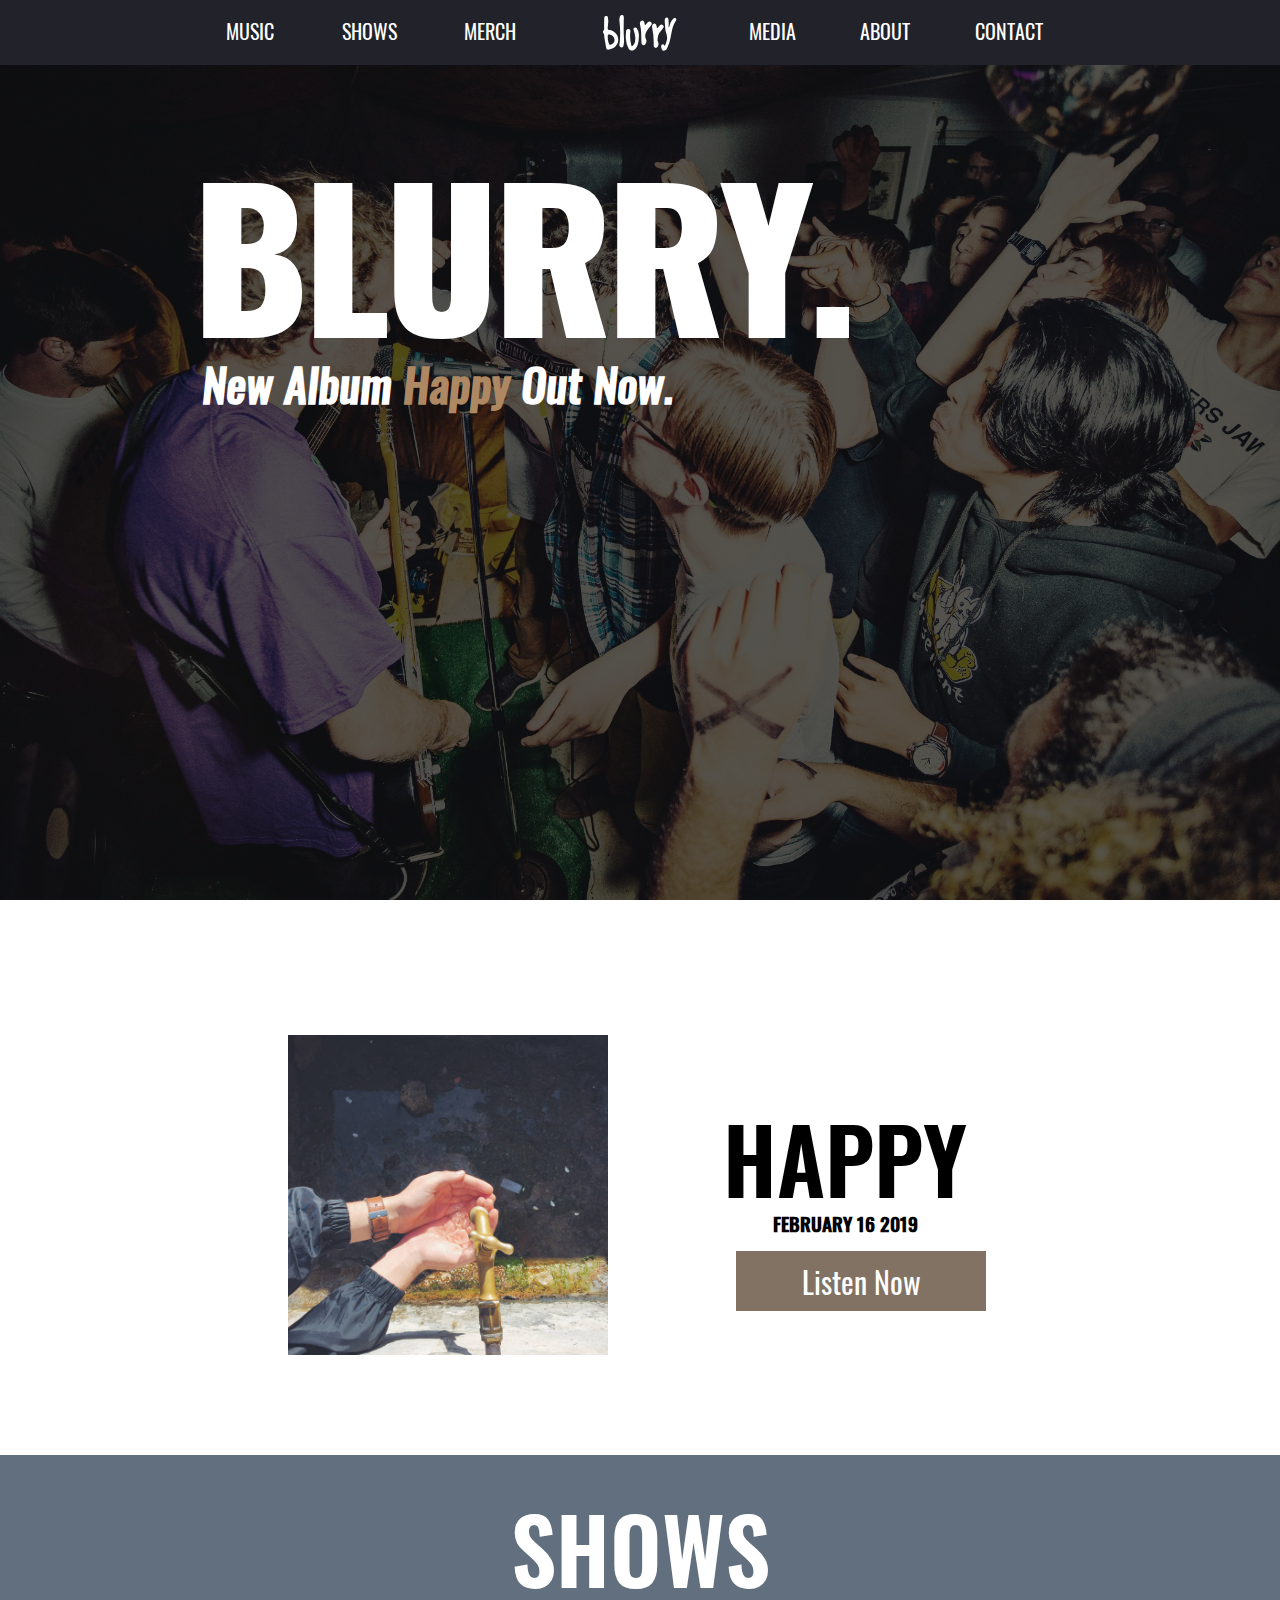
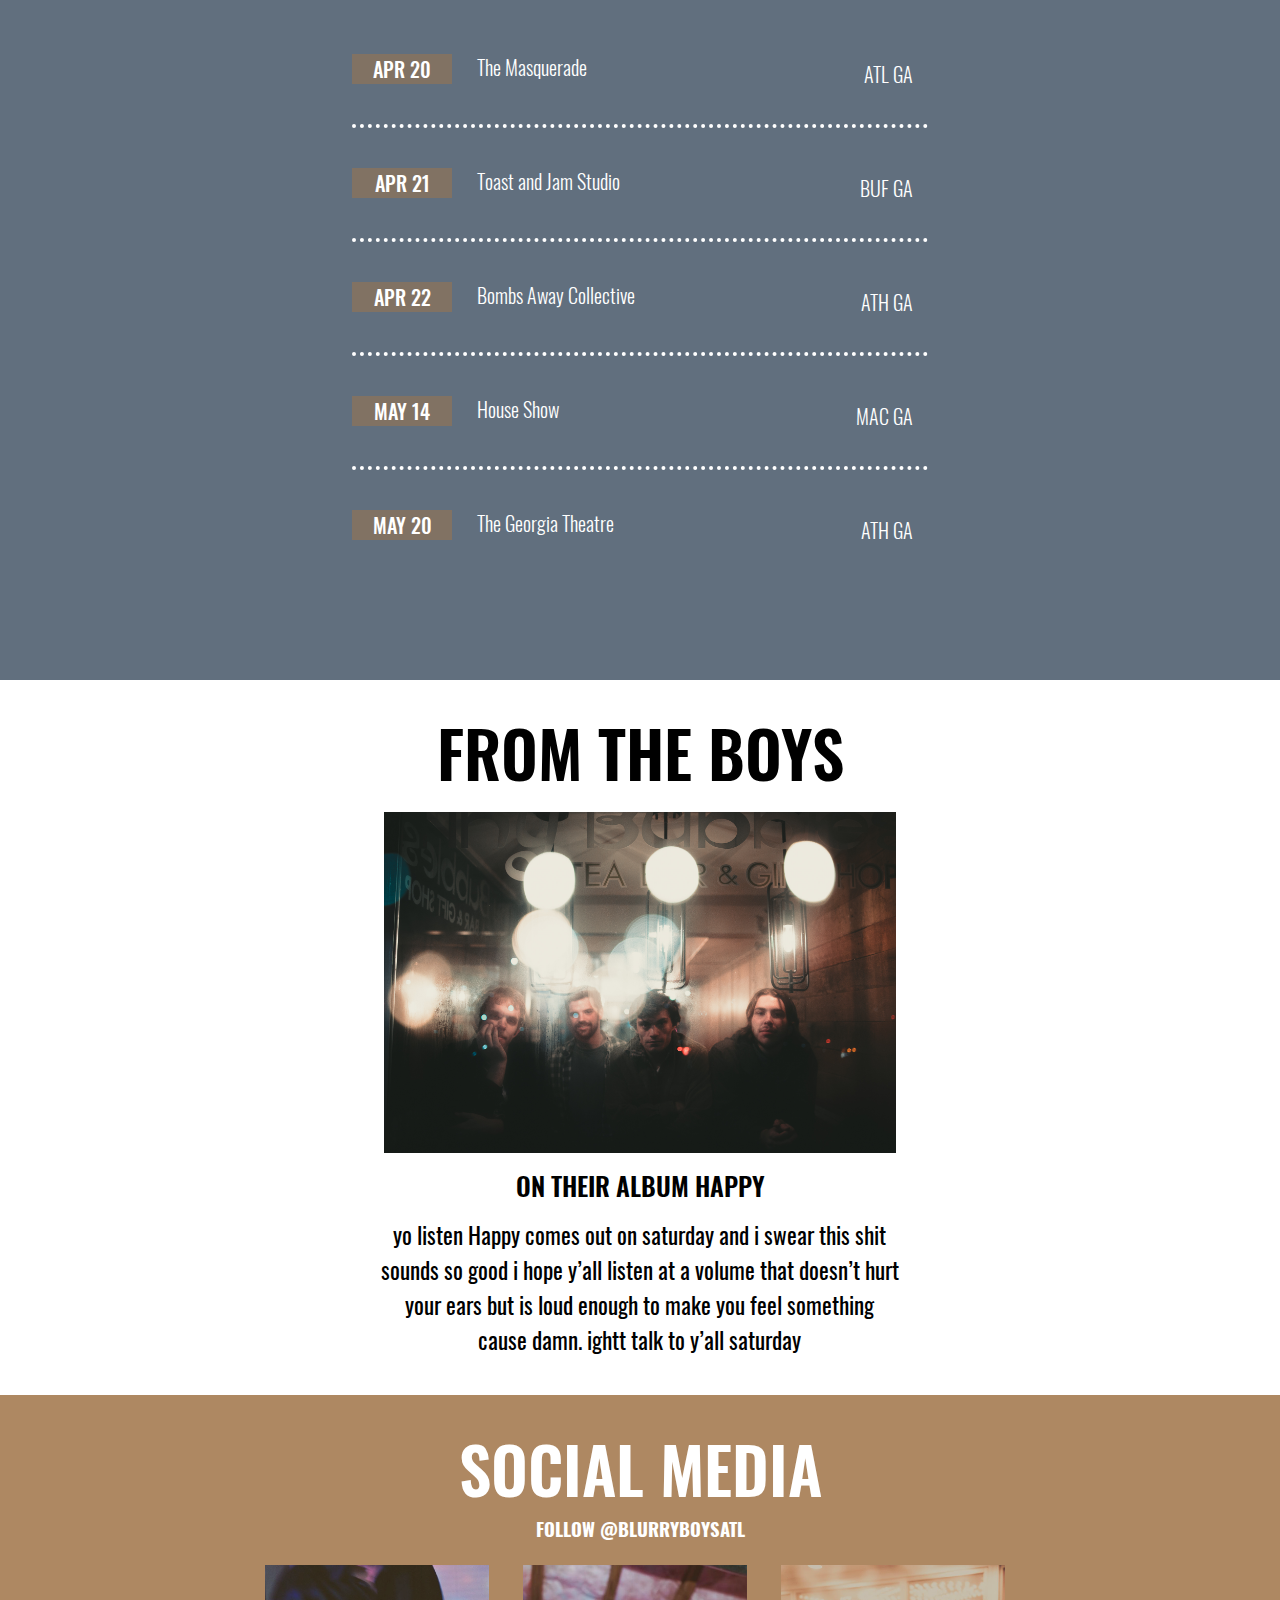
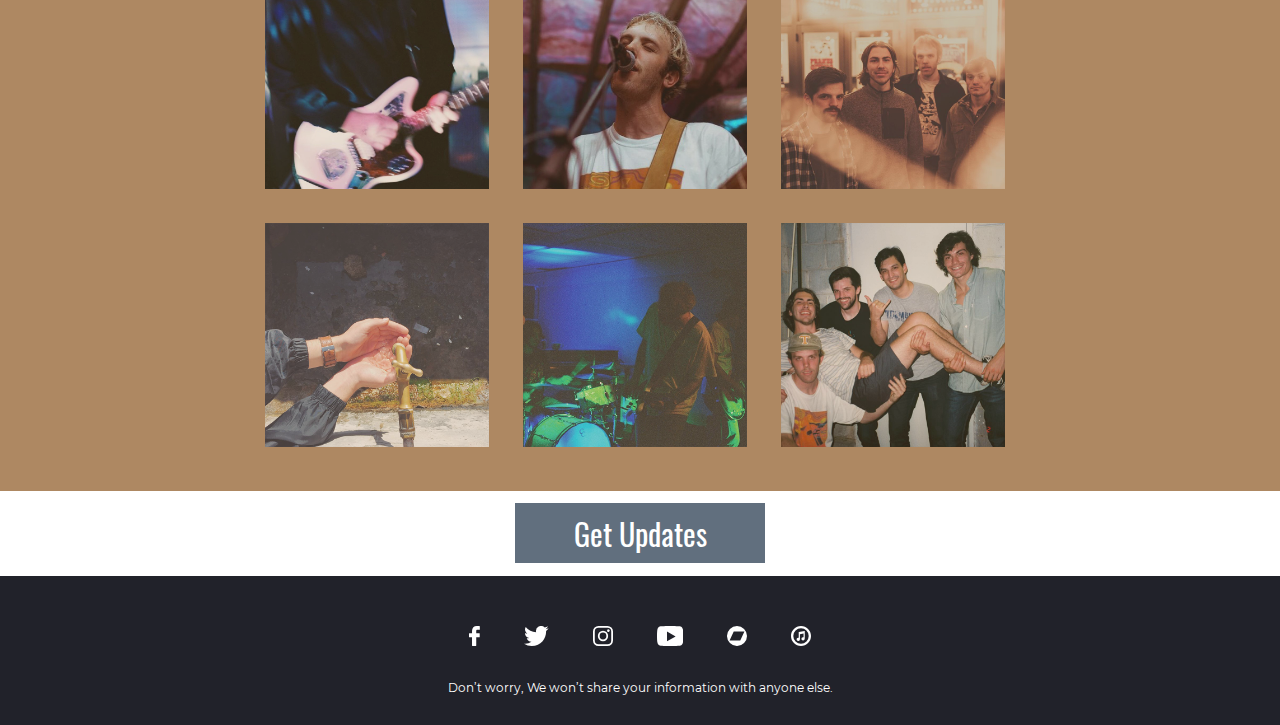
==== index.html @ fa69bf78 "menu" ====
<head>
        <meta charset="utf-8">
        <meta http-equiv="X-UA-Compatible" content="IE=edge">
        <title>BLURRY</title>
        <meta name="description" content="">
        <meta name="viewport" content="width=device-width, initial-scale=1">
        <link rel="stylesheet" href="main.css">
        <link rel="apple-touch-icon" sizes="180x180" href="/apple-touch-icon.png">
        <link rel="icon" type="image/png" sizes="32x32" href="/favicon-32x32.png">
        <link rel="icon" type="image/png" sizes="16x16" href="/favicon-16x16.png">
        <link rel="manifest" href="/site.webmanifest">
        <link rel="mask-icon" href="/safari-pinned-tab.svg" color="#5bbad5">
        <meta name="msapplication-TileColor" content="#da532c">
        <meta name="theme-color" content="#ffffff">
        <meta name="viewport" content="height=device-height, 
                      width=device-width, initial-scale=1.0, 
                      minimum-scale=1.0, maximum-scale=1.0, 
                      user-scalable=no, target-densitydpi=device-dpi">
    </head>
    <body>
        <div id="shell">
            <div id="navBar">
                <div id="navBarShell">
                <a href="https://blurry.jordancostley.info/">
                   <svg xmlns="http://www.w3.org/2000/svg" id="blurryLogo" viewBox="0 0 52.42 25.563">
                    <path d="M573.726,54.28c-1.177-.135-1.419-.662-1.35-1.593.116-1.578.287-3.151.451-4.883-.107-.788-.234-1.724-.361-2.661s-.824-.934-1.5-.891a1.094,1.094,0,0,0-1.047,1.124c-.173,2.873-.088,5.753-.123,8.632a1.905,1.905,0,0,0-.033,3.07c.117,3.184.945,6.394,1.423,9.586a1.721,1.721,0,0,0,2.125,1.522,7.633,7.633,0,0,0,5.953-4.06A6.906,6.906,0,0,0,573.726,54.28Zm.588,10.392c-.6.159-.9.009-1.057-.586a19.676,19.676,0,0,1-.689-2.557,16.763,16.763,0,0,1-.175-2.409c-.017-1.91.163-2.039,1.886-1.484a4.144,4.144,0,0,1,2.987,3.749C577.208,63.157,576.293,64.148,574.314,64.672Zm46.712-16.944c-2.532,3.663-2.789,8-3.743,12.155a30,30,0,0,1-2.484,7.59c-.7,1.308-2.115,1.923-3.094,1.375-.928-.52-1.455-2.963-.851-3.925a1.024,1.024,0,0,1,1.891.2c.129.56.357.509.639.079a10.072,10.072,0,0,0,.961-2.5c.185-.656.154-.461.461-1.844a8.946,8.946,0,0,0-.635-4.463c-.7-2.08-.636-4.206-.868-6.314a17.9,17.9,0,0,1-.141-3.129c.057-.849.486-1.619,1.51-1.619.977,0,1.072.838,1.172,1.529.113.781.076,1.582.137,2.372a21.693,21.693,0,0,1-.1,2.4c.011.162-.017.5.286.495.1,0,.221-.3.269-.48.527-1.954,1.053-3.9,2.569-5.387.585-.573,1.279-.927,1.982-.4C621.662,46.375,621.446,47.12,621.026,47.728Zm-26.359,9.967A22.771,22.771,0,0,1,593.8,65a6.867,6.867,0,0,1-1.726,2.881c-1.723,1.691-3.859,1.372-4.963-.841a15.465,15.465,0,0,1-1.725-6.329c-.319-1.431.031-3.393.1-5.352.039-1.2.622-1.976,1.93-1.806,1.389.181,1.147,1.3,1.1,2.215a26.076,26.076,0,0,0,.73,9.341c.09.287.214.712.527.669a1.553,1.553,0,0,0,.835-.585c1.416-1.72,1.52-3.771,1.485-5.875a21.841,21.841,0,0,0-1.183-5.053c-.159-.621-.239-1.322.5-1.678a1.452,1.452,0,0,1,1.868.6A7.074,7.074,0,0,1,594.667,57.695Zm8.756-8.95c.725.665.483,1.366.024,1.984a34.566,34.566,0,0,0-3.185,4.191c-.908,1.735-1.557,3.655-.59,5.717a3.547,3.547,0,0,1-.524,3.887,1.331,1.331,0,0,1-1.518.465,1.5,1.5,0,0,1-1.05-1.2,15.478,15.478,0,0,1-.137-1.75c-.128-3.847.133-7.729-.946-11.5a3.4,3.4,0,0,1-.063-1.285,1.779,1.779,0,0,1,1.6-1.782c.969-.1,1.257.705,1.531,1.437a3.162,3.162,0,0,1,.134.518c.086.46.163.922.244,1.384a3.733,3.733,0,0,0,1.332-1.194,6.843,6.843,0,0,1,.944-1.177A1.606,1.606,0,0,1,603.423,48.745Zm4.56,12.365c-.167,1.073.974,2.081.691,3.317-.143.625-.089,1.267-.612,1.813-.492.513-.947,1.036-1.679.751a1.763,1.763,0,0,1-1.116-1.832c.016-.664,0-1.329,0-1.993a50.386,50.386,0,0,0-1.129-10.724,3.146,3.146,0,0,1,.036-1.357,1.726,1.726,0,0,1,1.394-1.538c.838-.129,1.236.512,1.516,1.159a9.106,9.106,0,0,1,.415,1.47c.062.255.079.522.116.784a6.828,6.828,0,0,0,.753-.616c.417-.448.775-.952,1.2-1.393a1.667,1.667,0,0,1,2.5-.017c.723.587.369,1.237-.052,1.824A18.371,18.371,0,0,1,610.1,55.3C608.446,56.915,608.3,59.07,607.983,61.109ZM584,60.29a13.639,13.639,0,0,1-.344,4.917c-.222.741-.421,1.653-1.531,1.441a1.651,1.651,0,0,1-1.383-2.166,31.027,31.027,0,0,0,.426-4.034,74.161,74.161,0,0,0-.436-13,6.879,6.879,0,0,1,.17-2.2c.19-.994.677-1.881,1.849-1.747,1.142.13,1.112,1.154,1.145,2.02C583.808,50.445,583.645,55.365,584,60.29Z" transform="translate(-569 -43.485)"/>
                    </svg>
                </a>
                <div id="desktopMenu">
                    <div id="menuLeft">
                        <div id="leftMenuItems">
                            <ul class="menuList">
                                <a href="music.html"><li>Music</li></a>
                                <a href="shows.html"><li>Shows</li></a>
                                <a href="merch.html"><li>Merch</li></a>
                            </ul>
                        </div>
                    </div>
                    <div id="logoSpace">.</div>
                    <div id="menuRight">
                        <ul class="menuList">
                        <a href="media.html"><li>Media</li></a>
                        <a href="about.html"><li>About</li></a>
                        <a href="contact.html"><li>Contact</li></a>
                        </ul>
                    </div>
                    <div id="mobileMenu">
                        <div id="line1"></div>
                        <div id="line2"></div>
                        <div id="line3"></div>
                    </div>
                    <div id="mobileMenuLinks">
                        <ul class="menuListM" id="menuListMobile">
                            <a href="music.html"><li>Music</li></a>
                            <a href="shows.html"><li>Shows</li></a>
                            <a href="merch.html"><li>Merch</li></a>
                            <a href="media.html"><li>Media</li></a>
                            <a href="about.html"><li>About</li></a>
                            <a href="contact.html"><li>Contact</li></a>
                        </ul>
                    </div>
                    </div>
                </div>
            </div>
            <div id="masthead">
                <img src="images/masthead.JPG" alt="band playing music" id="mastheadImage" onContextMenu="return false;">
                <div id="mastheadTextShell">
                <div id="mastheadText">
                    <h1>BLURRY.</h1>
                    <h4>New Album <a href="https://blurrry.bandcamp.com/album/happy-3" target="_blank" a id="colorText">Happy</a> Out Now.</h4>
                </div>
                </div>
            </div>
            <div id="albumSection">
                <div id="albumHeader">
                    <h2>HAPPY</h2>
                    <h5>FEBRUARY 16 2019</h6>
                        <div id="albumButtonShell">
                            <div id="albumButton">
                                 <a href="https://blurrry.bandcamp.com/album/happy-3" target="_blank"><button id="listenNow">Listen Now</button></a>
                            </div>
                        </div>
                </div>
                <div id="albumImage">
                    <a href="https://blurrry.bandcamp.com/album/happy-3" target="_blank"><img src="images/happyAlbum.jpg" alt="cover of new album"></a>
                </div>
                <div id="albumButtonShellM">
                    <div id="albumButton">
                         <a href="https://blurrry.bandcamp.com/album/happy-3" target="_blank"><button id="listenNow">Listen Now</button></a>
                    </div>
                </div>
            </div>
            <div id="showsSection">
                <h2>SHOWS</h2>
                <div id="showsContainer">
                    <a href="#showsSection"><div class="showItemContainer">
                        <div class="showDate">
                            <p class="showDateTitle">APR 20</p>
                        </div>
                        <div class="showVenue">
                            <p class="showVenueTitle">The Masquerade</p>
                        </div>
                        <div class="showCity">
                            <p class="showCityTitle">ATL GA</p>
                        </div>
                    </div></a>
                    <a href="#showsSection"><div class="showItemContainer">
                            <div class="showDate">
                                <p class="showDateTitle">APR 21</p>
                            </div>
                            <div class="showVenue">
                                <p class="showVenueTitle">Toast and Jam Studio</p>
                            </div>
                            <div class="showCity">
                                <p class="showCityTitle">BUF GA</p>
                            </div>
                        </div></a>
                        <a href="#showsSection"><div class="showItemContainer">
                            <div class="showDate">
                                <p class="showDateTitle">APR 22</p>
                            </div>
                            <div class="showVenue">
                                <p class="showVenueTitle">Bombs Away Collective</p>
                            </div>
                            <div class="showCity">
                                <p class="showCityTitle">ATH GA</p>
                            </div>
                    </div></a>
                    <a href="#showsSection"><div class="showItemContainer">
                            <div class="showDate">
                                <p class="showDateTitle">MAY 14<p>
                            </div>
                            <div class="showVenue">
                                <p class="showVenueTitle">House Show</p>
                            </div>
                            <div class="showCity">
                                <p class="showCityTitle">MAC GA</p>
                            </div>
                        </div></a>
                     <a href="#showsSection"><div class="showItemContainer" id="showItemContainerNB">
                            <div class="showDate">
                                <p class="showDateTitle">MAY 20</p>
                            </div>
                            <div class="showVenue">
                                <p class="showVenueTitle">The Georgia Theatre</p>
                            </div>
                            <div class="showCity">
                                <p class="showCityTitle">ATH GA</p>
                            </div>
                    </div></a>
                </div>
            </div>
            <div id="blogSection">
                <h2>FROM THE BOYS</h2>
                <img src="images/blog.JPG" alt="" id="blogPhoto">
                <div id="blogText">
                    <h4>On Their Album Happy</h4>
                    <div id="blogTextP">
                    <p>yo listen Happy comes out on saturday and i swear this shit sounds so good i hope y’all listen at a volume that doesn’t hurt your ears but is loud enough to make you feel something cause damn. ightt talk to y’all saturday
                    </p>
                    </div>
                </div>
            </div>
            <div id="socialSection">
                <h2>SOCIAL MEDIA</h2>
                <a href="https://www.instagram.com/blurryboysatl/" target="_blank">FOLLOW @blurryboysatl</a>
                <div id="socialContentContainer">
                    <div class="socialGrid">
                        <div class="socialCell">
                            <a href="https://www.instagram.com/p/BvnD_KShaOw/" class="socialImageLink" target="_blank"><img src="images/social_1.jpg" alt="" class="socialImage"></a>
                            <a href="https://www.instagram.com/p/BuexlAaB1Rv/" class="socialImageLink" target="_blank"><img src="images/social_2.jpg" alt="" class="socialImage"></a>
                            <a href="https://www.instagram.com/p/BuPI8NehSjH/" class="socialImageLink" target="_blank"><img src="images/social_3.jpg" alt="" class="socialImage"></a>
                            <a href="https://www.instagram.com/p/Bt8tQzbBTeD/" class="socialImageLink" target="_blank"><img src="images/social_4.jpg" alt="" class="socialImage"></a>
                            <a href="https://www.instagram.com/p/Bs9rT6yAzGD/" class="socialImageLink" target="_blank"><img src="images/social_5.jpg" alt="" class="socialImage"></a>
                            <a href="https://www.instagram.com/p/BrvsszjAUmN/" class="socialImageLink" target="_blank"><img src="images/social_6.jpg" alt="" class="socialImage"></a>
                        </div>
                    </div>
                </div>
                <div id="space"></div>
            </div>
            <div id="updatesSections">
                <div id="updatesButton">
                    <button id="getUpdatesButton">Get Updates</button>
                </div>
            </div>
            <div id="footerSection">
                <div id="footerSocials">
                    <a href="https://www.facebook.com/blurryboysatl/" target="_blank"><svg id="afa76f82-62f0-4f46-834d-415ce65c0c6b" data-name="Capa 1" xmlns="http://www.w3.org/2000/svg" viewBox="0 0 51.97 96.12"><title>facebook-logo</title><path d="M72.09,0,59.62,0c-14,0-23,9.28-23,23.66v10.9H24a2,2,0,0,0-2,2V52.33a2,2,0,0,0,2,2H36.57V94.16a2,2,0,0,0,2,2H54.88a2,2,0,0,0,2-2V54.29H71.5a2,2,0,0,0,2-2V36.52a2,2,0,0,0-2-2H56.84V25.32c0-4.45,1.06-6.7,6.85-6.7h8.4a2,2,0,0,0,2-2V2A2,2,0,0,0,72.09,0Z" transform="translate(-22.08)" fill="#fff"/></svg></a>
                    <a href="https://twitter.com/blurryboysatl" target="_blank"><svg id="e661186b-d36e-4428-8019-eec3c278ddd9" data-name="Capa 1" xmlns="http://www.w3.org/2000/svg" viewBox="0 0 612 497.12"><title>twitter-logo</title><path d="M612,116.26A250.68,250.68,0,0,1,539.91,136,126.08,126.08,0,0,0,595.1,66.62,253.14,253.14,0,0,1,515.32,97.1,125.64,125.64,0,0,0,301.39,211.56,356.45,356.45,0,0,1,42.64,80.39,125.69,125.69,0,0,0,81.5,248a125.55,125.55,0,0,1-56.87-15.76v1.57a125.67,125.67,0,0,0,100.69,123.1,127.09,127.09,0,0,1-33.08,4.4A120.54,120.54,0,0,1,68.61,359a125.6,125.6,0,0,0,117.25,87.19A251.93,251.93,0,0,1,29.94,499.8,266.58,266.58,0,0,1,0,498.07a354.82,354.82,0,0,0,192.44,56.49c231,0,357.19-191.29,357.19-357.19l-.42-16.25A250.81,250.81,0,0,0,612,116.26Z" transform="translate(0 -57.44)" fill="#fff"/></svg></a>
                    <a href="https://instagram.com/blurryboysatl/" target="_blank"><svg id="acf920f9-8a51-49e1-b524-5eb5b66f9adf" data-name="Layer 1" xmlns="http://www.w3.org/2000/svg" viewBox="0 0 169.06 169.06"><title>instagram-logo</title><path d="M122.41,0H46.65A46.71,46.71,0,0,0,0,46.65v75.76a46.71,46.71,0,0,0,46.65,46.65h75.76a46.71,46.71,0,0,0,46.65-46.65V46.65A46.71,46.71,0,0,0,122.41,0Zm31.65,122.41a31.69,31.69,0,0,1-31.65,31.65H46.65A31.69,31.69,0,0,1,15,122.41V46.65A31.69,31.69,0,0,1,46.65,15h75.76a31.69,31.69,0,0,1,31.65,31.65v75.76Z" fill="#fff"/><path d="M84.53,41a43.56,43.56,0,1,0,43.56,43.56A43.61,43.61,0,0,0,84.53,41Zm0,72.12a28.56,28.56,0,1,1,28.56-28.56A28.59,28.59,0,0,1,84.53,113.09Z" fill="#fff"/><path d="M129.92,28.25a11,11,0,1,0,7.78,3.22A11,11,0,0,0,129.92,28.25Z" fill="#fff"/></svg></a>
                    <a href="https://www.youtube.com/channel/UCrmig-Z3w6P5VohnveE6IrQ" target="_blank"><svg id="bd2797b0-b2f4-4f4b-a3dd-3779425bf911" data-name="e94263f6-17eb-4657-9e86-63453c542a6c" xmlns="http://www.w3.org/2000/svg" viewBox="0 0 512 388.37"><title>youtube-logo</title><path d="M506.7,83.91v0s-5.29-37.95-20.3-54.73C467,7.06,444.91,7.06,435.2,6.21,363.7.89,256,0,256,0S148.3.89,76.8,6.21C67.09,7.1,45,8,25.6,29.21,9.71,45.91,5.3,83.86,5.3,83.86s-5.3,45-5.3,90v41.49c0,45,5.3,89.16,5.3,89.16s5.29,37.95,20.3,54.73c19.42,22.07,45,21.18,56.5,23.83,40.6,4.41,173.9,5.3,173.9,5.3s107.7,0,179.2-6.18c9.71-.88,31.78-1.77,51.2-22.95,15-16.78,20.3-54.73,20.3-54.73s5.3-45,5.3-89.16V173.91C512,128.91,506.7,83.91,506.7,83.91ZM194.21,296.61V105.05l167.72,98Z" transform="translate(0 0)" fill="#fff"/></svg></a>
                    <a href="https://blurrry.bandcamp.com/" target="_blank"><svg id="eac2c8cf-2ed1-47a2-ae08-e6fddf9d1c9d" data-name="Capa 1" xmlns="http://www.w3.org/2000/svg" viewBox="0 0 97.75 97.75"><title>bandcamp-logo</title><path d="M48.88,0A48.88,48.88,0,1,0,97.75,48.88,48.87,48.87,0,0,0,48.88,0ZM64.83,70.86H12.59l20.32-44H85.16Z" fill="#fff"/></svg></a>
                    <a href="https://itunes.apple.com/us/artist/blurry/492459855" target="_blank"><svg id="f992684a-ef6f-44df-9962-8ce8a8aa942b" data-name="Layer 1" xmlns="http://www.w3.org/2000/svg" viewBox="0 0 305 305"><title>itunes-logo</title><path d="M109.59,230a26.56,26.56,0,0,0,3.2-.2,27.16,27.16,0,0,0,23.57-28.56v-.07a3.13,3.13,0,0,0,0-.44v-76.2l55-10.23v56.22a25.15,25.15,0,0,0-9.17-.51,27.16,27.16,0,0,0-23.59,28.63,24.37,24.37,0,0,0,24.48,22.71,25.14,25.14,0,0,0,3.23-.21,27.18,27.18,0,0,0,23.58-28.62v-.07a2.43,2.43,0,0,0,0-.38V78l0-.28a2.5,2.5,0,0,0-1.12-2.28,2.53,2.53,0,0,0-1.93-.36h0l-87,14.85a2.5,2.5,0,0,0-2.08,2.46v86.8a25.18,25.18,0,0,0-9.17-.52A27.11,27.11,0,0,0,85.08,207.3,24.4,24.4,0,0,0,109.59,230Z" fill="#fff"/><path d="M152.5,305C236.59,305,305,236.59,305,152.5S236.59,0,152.5,0,0,68.41,0,152.5,68.41,305,152.5,305Zm0-270A117.5,117.5,0,1,1,35,152.5,117.63,117.63,0,0,1,152.5,35Z" fill="#fff"/></svg></a>
                </div>
                <p>Don’t worry, We won’t share your information with anyone else.</p>
            </div>
        </div>
    </body>
    <script type="text/javascript">
    document.getElementById('mastheadImage').ondragstart = function() { return false; };
    var menuClick = document.getElementById("mobileMenu");
    var body = document.getElementById("shell");
    menuClick.style.cursor = 'pointer';
    menuClick.onclick = mobileMenu;

    function mobileMenu() {
        var menuButton = document.getElementById("menuListMobile");
        //Move in Menu
        if (menuButton.style.transform === "translateX(0%)") {
            menuButton.style.transform = "translateX(100%)";
        } else {
            menuButton.style.transform = "translateX(0%)";
        }
        //Burger animation
        menuClick.classList.toggle('toggle');        
        }
    </script>
</html>
---- main.css ----
@charset "UTF-8";
@font-face {
    font-family: Oswald-Regular;
    font-weight: 100;
    src: url('Oswald-Regular.ttf');
}
@font-face {
    font-family: Oswald-Light;
    font-weight: 100;
    src: url('Oswald-Light.ttf');
}
@font-face {
    font-family: Oswald-Medium;
    font-weight: 100;
    src: url('Oswald-Medium.ttf');
}
@font-face {
    font-family: Oswald-MediumItalic;
    font-weight: 100;
    src: url('Oswald-MediumItalic.ttf');
}
@font-face {
    font-family: Oswald-SemiBold;
    font-weight: 100;
    src: url('Oswald-SemiBold.ttf');
}
@font-face {
    font-family: Oswald-Bold;
    font-weight: 100;
    src: url('Oswald-Bold.ttf');
}
@font-face {
    font-family: Oswald-Heavy;
    font-weight: 100;
    src: url('Oswald-Heavy.ttf');
}
@font-face {
    font-family: Montserrat-Light;
    font-weight: 100;
    src: url('Montserrat-Light.ttf');
}
@font-face {
    font-family: Montserrat-Regular;
    font-weight: 100;
    src: url('Montserrat-Regular.ttf');
}
@font-face {
    font-family: Montserrat-Medium;
    font-weight: 100;
    src: url('Montserrat-Medium.ttf');
}
* {
    margin: 0;
    padding: 0;
    border: 0;
    outline: 0;
    font-size:100%;
    vertical-align: baseline;
    background: transparent;
    text-align: center;
    font-family: Montserrat-Regular, sans-serif;
    transition: .5s;
}
body {
    background-color: white;
    overflow-x: hidden;
}
::selection {
    background: #606E7D;
}
::-moz-selection {
    background: #606E7D;
}
#shell {
    width: 100%;
    height: 100%;
}
/*------------Desktop------------*/
/*------Nav Bar------*/
#navBar {
    width: 100vw;
    height: 65px;
    background-color: #21222A;
    position: fixed;
    top: 0;
    z-index: 99;
}
#navBarShell {
    width: 70%;
    margin-left: auto;
    margin-right: auto;
}
#blurryLogo {
    height: 55%;
    margin-top: 15px;
    fill: white;
    transition: .05s;
}
#blurryLogo:hover {
    fill: #AE8862;
    transition: .05s;
    cursor: pointer;
}
#desktopMenu {
    width: 100%;
    margin-top: -35px;
}
#mobileMenuLinks {
    display: none;
}
.menuList {
    display: flex;
    justify-content: space-around;
    align-items: center;
}
.menuList a {
    text-decoration: none;
}
.menuList li:hover {
    color: #AE8862;
}
.menuList li {
    list-style: none;
    display: inline;
    color: white;
    font-family: Oswald-Regular,sans-serif;
    font-size: 1.25em;
    text-transform: uppercase;
}
#menuLeft {
    float: left;
    width: 40%;
}
#logoSpace {
    width: 13vw;
    opacity: 0;
    float: left
}
#menuRight {
    width: 40%;
    float: left;
}
/*------Mobile Nav------*/
#mobileMenu {
    display: none;
}
#mobileMenu div {
    width: 25px;
    height: 3px;
    background-color: white;
    margin: 5px;
}
.toggle #line1 {
    transform: rotate(-45deg) translate(-5px,6px);
}
.toggle #line2 {
    opacity: 0;
    transition: .25s;
}
.toggle #line3 {
    transform: rotate(45deg) translate(-5px,-6px);
}
/*------Masthead------*/
#masthead {
    width: 100%;
    height: 100vh;     
    background-color: black;
}
#mastheadImage {
    width: 100%;
    height: auto; 
    position: relative;
}
#mastheadTextShell {
    width: 70%;
    margin-left: auto;
    margin-right: auto;    
}
#mastheadText {
    top: 125px;
    position: absolute;
    padding-top: 5%;
}
#mastheadText h1 {
    color: white;
    font-family: Oswald-Heavy, sans-serif;
    font-size: 15vw;    
    letter-spacing: -.5vw;
    line-height: 11vw;
    text-align: left;
}
#mastheadText h4 {
    color: white;
    font-family: Oswald-MediumItalic, sans-serif;
    font-size: 3.5vw;
    text-align: left;
    margin-left: 10px;
    padding-top: 2vw;
}
#masthead img {
    height: 100vh;
    width: 100%;
    object-fit: cover;
    opacity: 0.35;
}
#colorText {
    color: #AE8862;
    font-family: Oswald-MediumItalic, sans-serif;
    font-size: 3.5vw;
    text-decoration: none;
}
#colorText:hover {
    color: #616F7E;
}
/*------New Album------*/
#albumSection {
    width: 100%;
    height: auto;
    padding-bottom: 100px;
}
#albumHeader {
    margin-left: auto;
    margin-right: auto;
    padding-left: 5vw;
    position: absolute;
    display: inline-block;
    margin-top: 23vh;
}
#albumHeader h2 {
    font-family: Oswald-SemiBold, sans-serif;
    font-size: 7vw;
    line-height: 8vw;    
}
#albumHeader h5 {
    font-family: Oswald-Medium, sans-serif;
    font-size: 1.5vw;    
}
#albumImage {
    width: 100%;
}
#albumImage img {
    width: 25%;
    position: relative;
    margin-left: -30vw;
    padding-top: 15vh;
    transition: .5s;
}
#albumImage a img:hover {
    opacity: .75;
    width: 27%;
    transition: .5s;
}
#albumButtonShell {
    width: 100%;    
}
#albumButton {
    margin-left: auto;
    margin-right: auto;
    padding-top: 1vw;
}
#listenNow {
    width: 250;
    height: 60px;
    background-color: #817263;
    color: white;
    font-family: Oswald-Regular, sans-serif;
    position: relative;
    float: left;
    font-size: 30px;
    z-index: 10;
    margin-left: 2.5vw;
}
#albumButtonShellM {
    display: none;
}
#listenNow:hover {
    cursor: pointer;
    background-color: #21222A;
}
/*------Shows------*/
#showsSection {
    width: 100%;
    height: auto;
    padding-bottom: 100px;
    background-color: #616F7E;
    color: white;  
}
#showsSection a, a:visited {
    text-decoration: none;
    color: white;
}
#showsSection h2 {
    text-align: center;
    font-family: Oswald-SemiBold, sans-serif;
    font-size: 7vw;
    padding-top: 2vw;
}
#showsContainer {
    width: 90%;
    margin-left: auto;
    margin-right: auto;
}
.showDate {
    background-color: #817263;
    width: 100px;
    height: auto;
}
.showDateTitle {
    text-align: center;
    font-family: Oswald-Medium, sans-serif;
    font-size: 20px;   
}
.showVenue {
    text-align: left;
    float: left;
    margin-left: 125px;
    margin-top: -32px;
}
.showVenueTitle {
    font-family: Oswald-Light, sans-serif;
    font-size: 20px;    
}
.ShowCity {
    float: right;
    margin-top: -25px;
    padding-right: 15px;
}
.showCityTitle {
    font-family: Oswald-Light, sans-serif;
    font-size: 20px;
    text-align: right; 
}
.showItemContainer {
    width: 50%;
    height: auto;
    margin-left: auto;
    margin-right: auto;
    padding-bottom: 40px;
    padding-top: 40px;
    border-bottom: 4px dotted white;
}
.showItemContainer:hover {
    background-color: #817263;    
}
#showItemContainerNB {
    border-bottom: 0px;
}
/*------Blog------*/
#blogSection {
    width: 100%;
    height: auto;
}
#blogSection h2 {
    text-align: center;
    font-family: Oswald-SemiBold, sans-serif;
    font-size: 5vw;
    padding-top: 2vw; 
    padding-bottom: 1vw;
}
#blogPhoto {
    width: 40vw;
}
#blogText {
    width: 70%;
    margin-left: auto;
    margin-right: auto;
}
#blogText h4 {
    text-align: center;
    font-family: Oswald-SemiBold, sans-serif;
    font-size: 2vw;
    text-transform: uppercase;
    padding-top: 1vw; 
}
#blogTextP {
    width: 58%;
    margin-left: auto;
    margin-right: auto;
    padding-top: 1vw;
    padding-bottom: 3vw;
}
#blogTextP p {
    text-align: center;
    font-family: Oswald-Regular, sans-serif;
    font-size: 1.45em;
}
/*------Social------*/
#socialSection {
    background-color: #AE8862;
    width: 100%;
}
#socialSection h2 {
    font-family: Oswald-SemiBold, sans-serif;
    color: white;
    font-size: 5vw;
    padding-top: 2vw; 
}
#socialSection a {
    font-family: Oswald-Bold, sans-serif;
    font-size: 1.45vw;
    color: white;
    text-transform: uppercase; 
    text-decoration: none;
}
#socialSection a:hover {
    color: #21222A;
}
#socialContentContainer {
    width: 70%;
    margin-left: auto;
    margin-right: auto;
    padding-top: 1vw;
}
.socialGrid {
    display: flex;
    flex-wrap: wrap;
    flex-direction: row;
    align-items: center;
    justify-content: center;   
}
.socialImage {
    padding: 10px 20px 20px 10px;
    width: calc(100%/4);
    opacity: .75;
    transition: .5s;
}
.socialImageLink img:hover {
    opacity: 1;
    width: calc(100%/3.75);
    margin-bottom: -20px;
    transition: .5s;
}
#space {
    height: 20px;
}
/*------Get Updates------*/
#updatesSections {
    height: auto;
    width: 100%;
}
#updatesButton {
    width: 250px;
    margin-left: auto;
    margin-right: auto;
    padding-top: 1vw;
    padding-bottom: 1vw;
}
#getUpdatesButton {
    width: 250;
    height: 60px;
    background-color: #616F7E;
    color: white;
    font-family: Oswald-Regular, sans-serif;
    font-size: 30px;
}
#getupdatesButton:hover {
    cursor: pointer;
    background-color: #AE8862;
}
/*------Footer------*/
#footerSection {
    background-color: #21222A;
    width: 100%;
}
#footerSocials {
    width: 85%;
    margin-left: auto;
    margin-right: auto;
    padding-top: 50px;
    padding-bottom: 30px;
}
#footerSocials a svg {
    height: 20px;
    margin: 0 20px;
}
#footerSection p {
    color: white;
    font-size: .75em;
    padding-bottom: 30px;
}
/*-----------Responsive------------*/
@media screen and (max-width: 1150px) and (min-width: 880px) {
/*------Nav Bar------*/
.menuList li {   
    font-size: 1em;
}
#desktopMenu {
    margin-top: -30px;
}
/*------Album Section------*/
#albumHeader {
    padding-left: 7vw;
}
#albumImage img {
    width: 30%;
}
/*------Show Section------*/
#showsSection {
    height: auto;
    padding-bottom: 75px;
}
.ShowCity{
    margin-top: -30px;
}
.showItemContainer {
    padding-bottom: 30px;
    padding-top: 30px;
}
/*------Social Section------*/
.socialImage {
    width: calc(100%/3);
    padding: 5px 10px 10px 5px;
}
}
@media screen and (max-width: 950px) {
#blurryLogo:hover {
    fill: white;
}
.menuList li:hover {
    color: white;
}
}
@media screen and (max-width: 950px) and (min-width: 880px) {
#albumImage img {
    width: 33%;
}
#albumImage a img:hover {
    opacity: .75;
    width: 33%;
}
.showItemContainer {
    width: 60%;
}
}
@media screen and (max-width: 880px) {
/*------Album------*/
#albumSection {
    height: auto;
    padding-bottom: 75px;
}
#albumHeader {
    margin-top: 13vh;
}
#albumImage img {
    padding-top: 11vh;
}
.showItemContainer {
    width: 60%;
}
/*------Social Section------*/
#socialSection a {
    font-size: 2vw;
}
#socialContentContainer {
    width: 90%;
}
.socialImage {
    width: calc(100%/3);
    padding: 5px 10px 10px 5px;
}
.socialImageLink img:hover {
    width: calc(100%/3);
    padding: 5px 10px 10px 5px;
    opacity: .75;
    margin-bottom: 0;
}
}
@media screen and (max-width: 725px) {
#desktopMenu {
    margin-top: -30px;
}
.menuList li {
    font-size: 1em;
}
#listenNow {
    width: 210px;
}
.showItemContainer {
    width: 80%;
}
}
@media screen and (max-width: 600px) {
.menuList {
    display: none;
}
#masthead img {
    height: auto;
    width: 100vw;
    object-fit: cover;
    opacity: 0.5;
}
#masthead {
    height: auto;
}
#mobileMenuLinks {
    display: flex;
}
#navBar {
    height: 8vh;
    width: 100%;
    z-index: 99;
}
#mobileMenu {
    position: absolute;
    display: inline-block;
    right: 10vw;
}
.menuListM {
    position: absolute;
    height: 92vh;
    width: 60vw;
    right:0px;
    top: 8vh;
    background-color: #21222A;
    display: flex;
    flex-direction: column;
    justify-content: flex-start;
    transform: translateX(100%);
}
.menuListM li {
    font-size: 1em;
    list-style: none;
    color: white;
    font-family: Oswald-Regular,sans-serif;
    text-transform: uppercase;
    padding: 20px;
}
.menuListM a {
     text-decoration: none;
     padding: 20px;
}
#albumSection {
    height: auto;
    padding-bottom: 50px;
}
#albumHeader {
    display: inline;
    position: relative;
    padding-top: 3vh;
}
#albumHeader h2 {
    font-size: 12vw;
    padding-bottom: 20px;
}
#albumHeader h5 {
    font-size: 4vw;
}
#listenNow {
    margin-top: 2vh;
    margin-left: auto;
    margin-right: auto;
    float: none;
}
#albumImage img {
    width: 35%;
    margin-left: auto;
    margin-right: auto;
    padding-top: 0;
}
#albumImage a img:hover {
    width: 33%;
}
#showsSection h2 {
    padding-top: 5vh;
    font-size: 12vw;
}
#blogSection h2 {
    font-size: 10vw;
}
#blogSection h4 {
    font-size: 5vw;
}
#blogTextP {
    width: 95%;
}
#socialSection h2 {
    font-size: 12vw;
}
#socialSection a {
    font-size: 5vw;
}
.socialImage {
    width: calc(100%/2.25);
    padding: 2.5px 5px 5px 2.5px;
}
.socialImageLink img:hover {
    width: calc(100%/2.25);
    opacity: .75;
}
#footerSocials a svg {
    margin: 0 10px;
}
}
@media screen and (max-width: 485px) {
#mastheadText {
    top: 85px;
}
#mastheadText h1 {
    font-size: 18vw;
}
#mastheadText h4 {
    font-size: 6.5vw;
    margin-left: 0px;
}
#mastheadText h4 a {
    font-size: 6.5vw;
}
#showsSection {
    height: auto;
    padding-bottom: 50px;
}
.showCity {
    display: none;
}
.showVenue {
    float: none;
}
.showVenueTitle {
    text-align: right;
}
.showItemContainer {
    width: 90%;
}
#blogSection h4 {
    font-size: 7vw;
}
#blogPhoto {
    width: 80vw;
}
#blogTextP p {
    font-size: 1em;
}
#updatesButton {
    padding-top: 7vw;
    padding-bottom: 7vw;
}
#footerSection p {
    width: 90%;
    margin-left: auto;
    margin-right: auto;
}
}
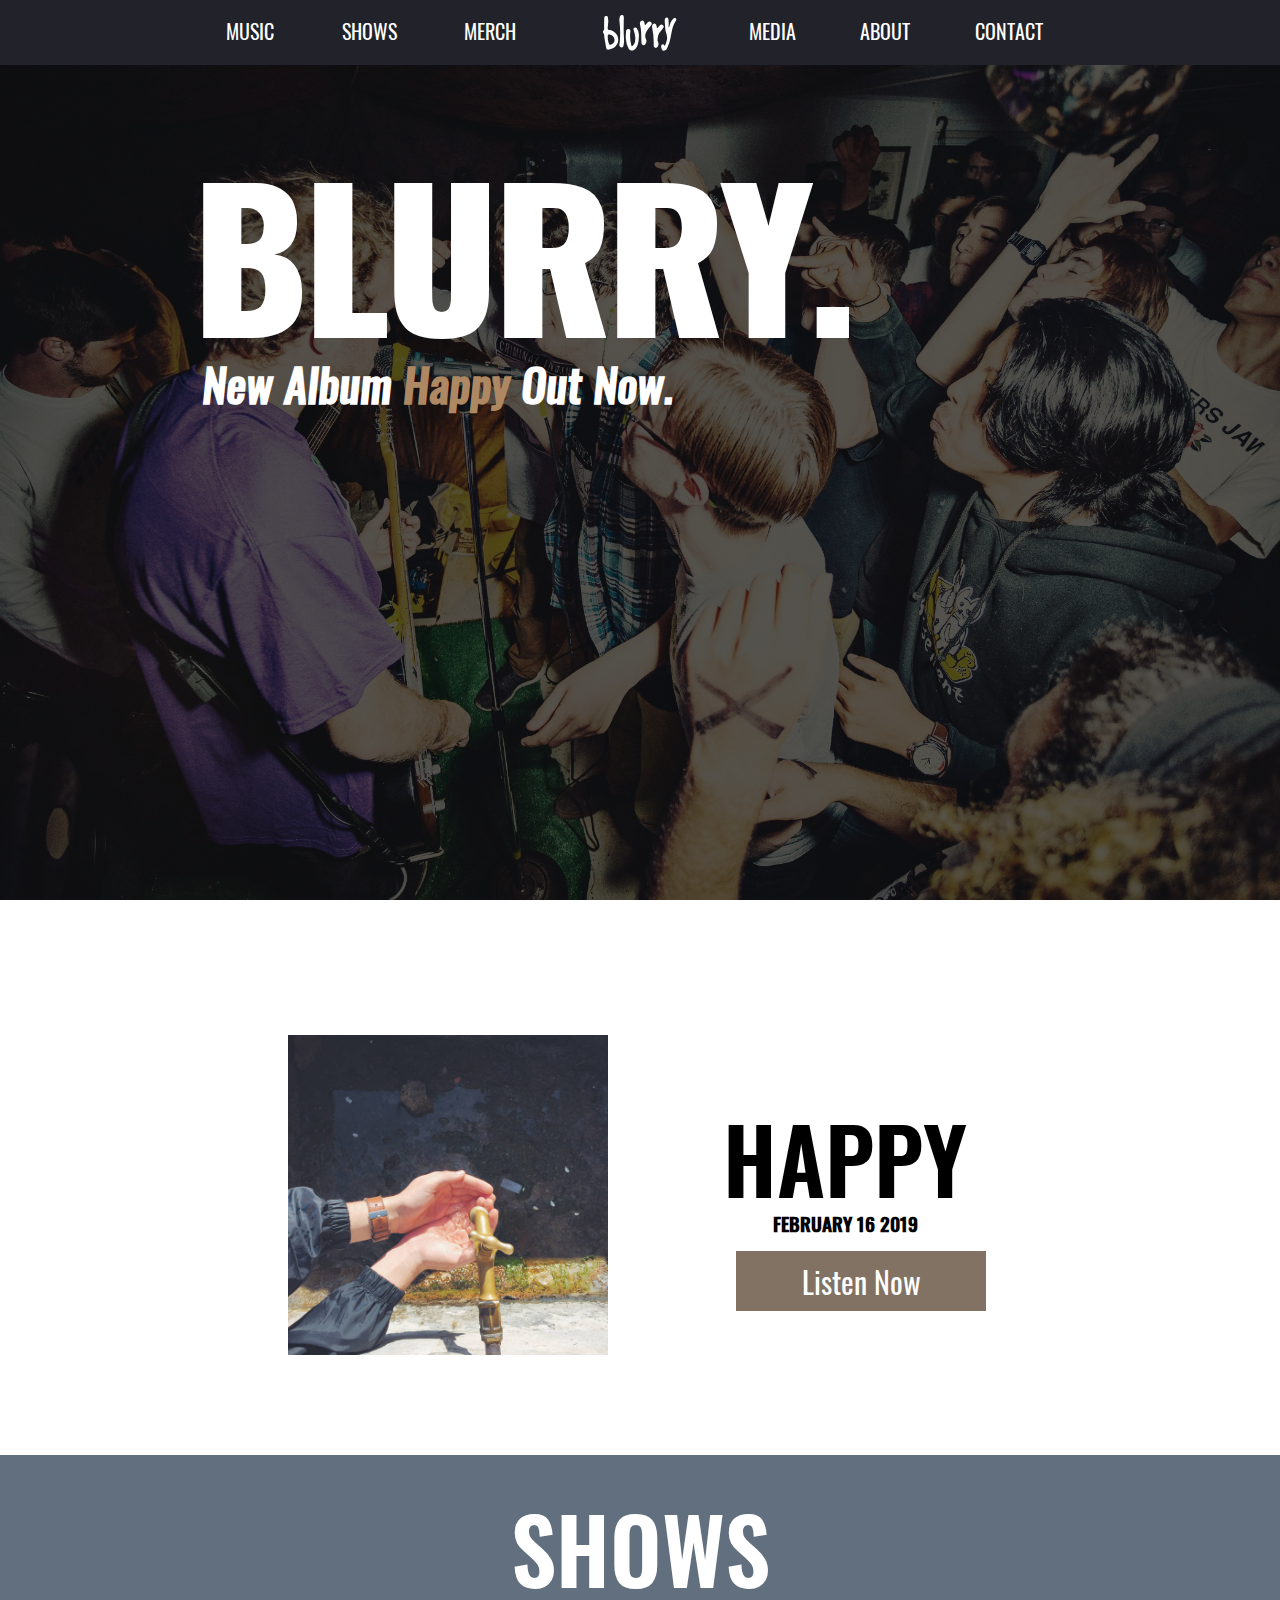
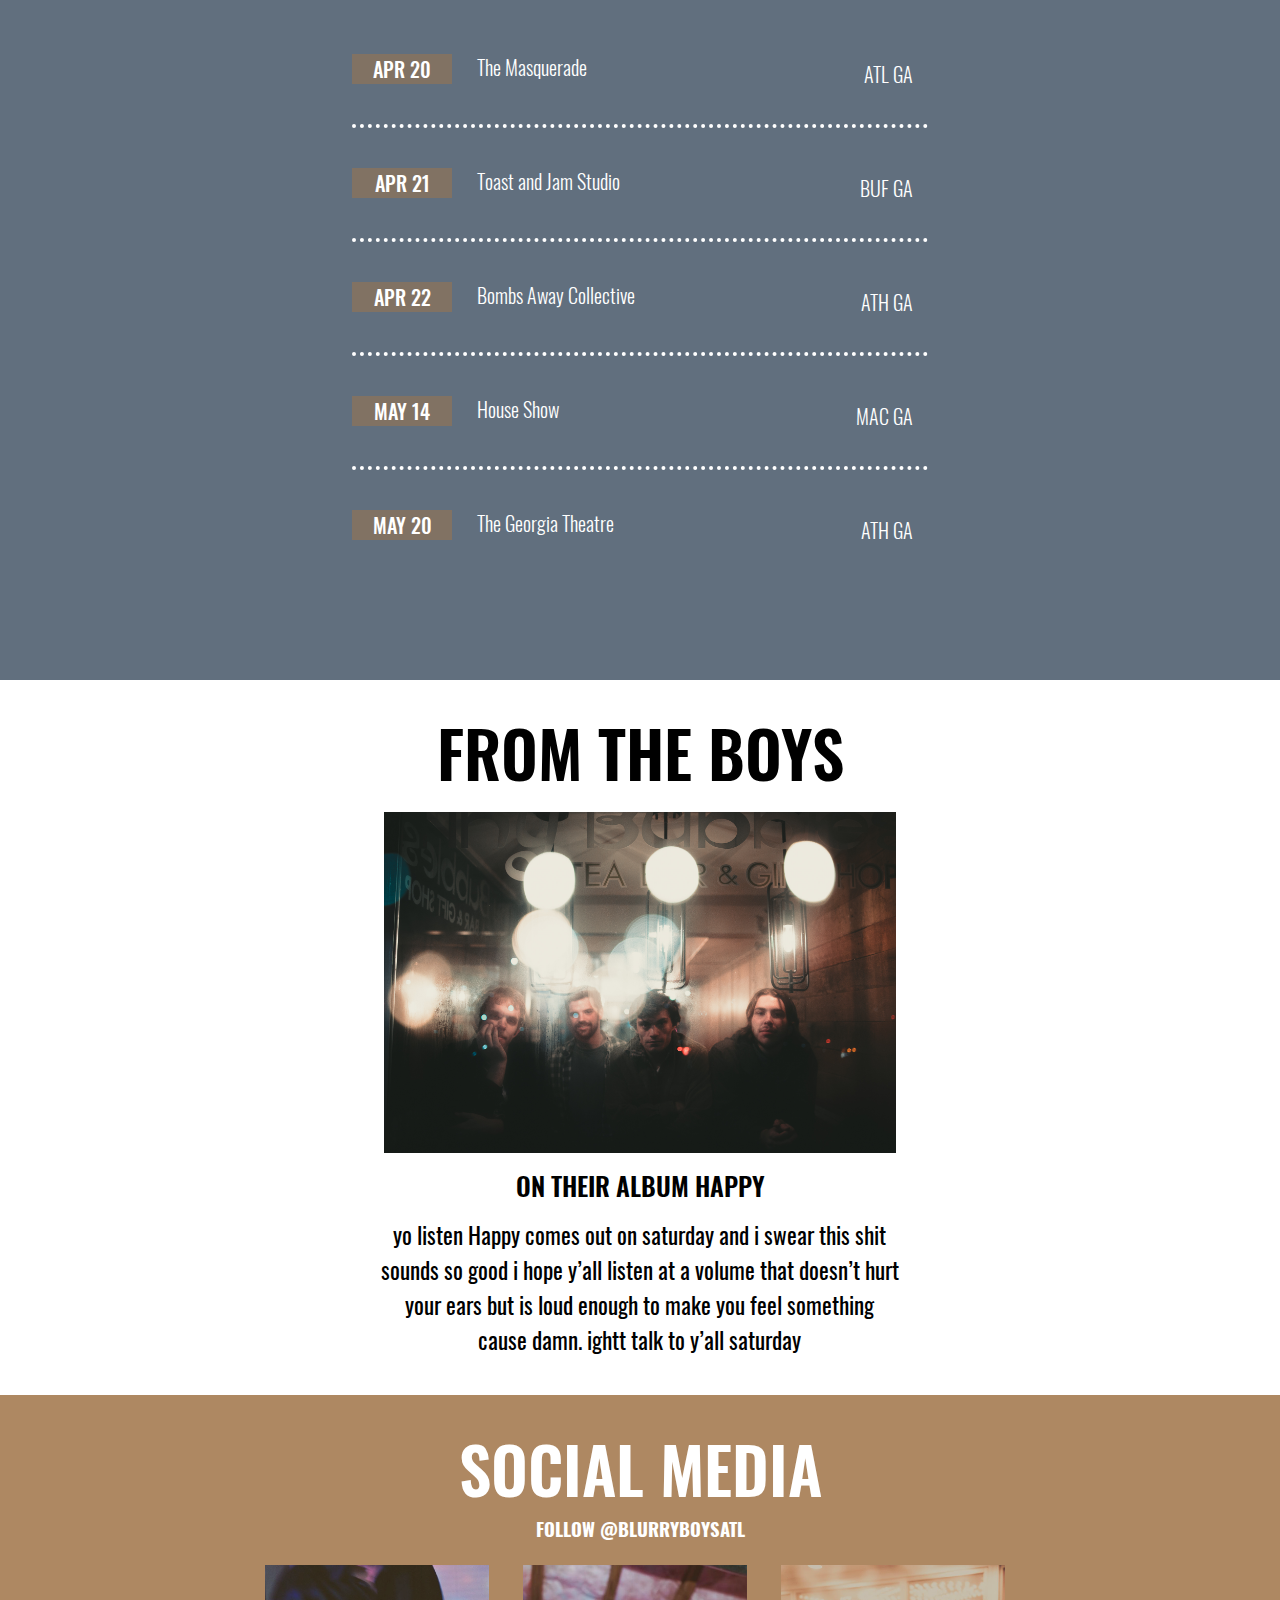
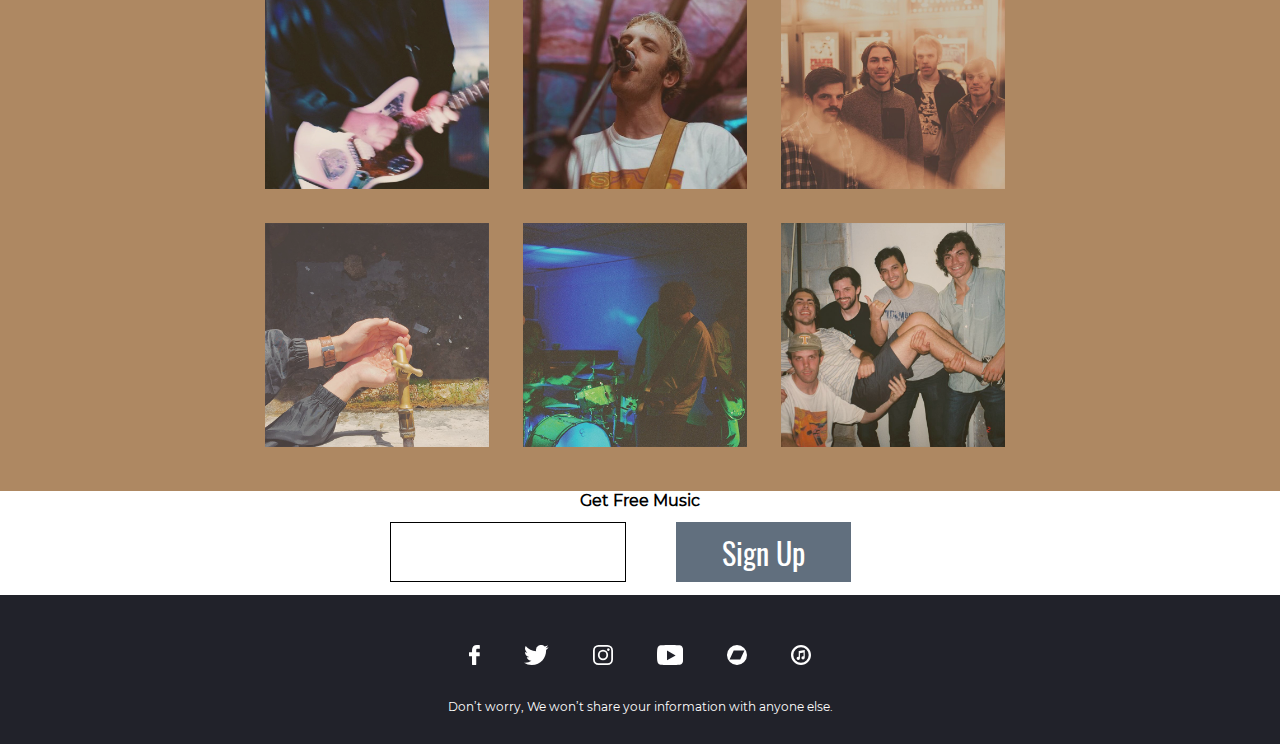
==== commit d509936e: "fixing details" ====
--- a/index.html
+++ b/index.html
@@ -1,218 +1,216 @@
-    <head>
-        <meta charset="utf-8">
-        <meta http-equiv="X-UA-Compatible" content="IE=edge">
-        <title>BLURRY</title>
-        <meta name="description" content="">
-        <meta name="viewport" content="width=device-width, initial-scale=1">
-        <link rel="stylesheet" href="main.css">
-        <link rel="apple-touch-icon" sizes="180x180" href="/apple-touch-icon.png">
-        <link rel="icon" type="image/png" sizes="32x32" href="/favicon-32x32.png">
-        <link rel="icon" type="image/png" sizes="16x16" href="/favicon-16x16.png">
-        <link rel="manifest" href="/site.webmanifest">
-        <link rel="mask-icon" href="/safari-pinned-tab.svg" color="#5bbad5">
-        <meta name="msapplication-TileColor" content="#da532c">
-        <meta name="theme-color" content="#ffffff">
-        <meta name="viewport" content="height=device-height, 
-                      width=device-width, initial-scale=1.0, 
-                      minimum-scale=1.0, maximum-scale=1.0, 
-                      user-scalable=no, target-densitydpi=device-dpi">
-    </head>
-    <body>
-        <div id="shell">
-            <div id="navBar">
-                <div id="navBarShell">
-                <a href="https://blurry.jordancostley.info/">
-                   <svg xmlns="http://www.w3.org/2000/svg" id="blurryLogo" viewBox="0 0 52.42 25.563">
-                    <path d="M573.726,54.28c-1.177-.135-1.419-.662-1.35-1.593.116-1.578.287-3.151.451-4.883-.107-.788-.234-1.724-.361-2.661s-.824-.934-1.5-.891a1.094,1.094,0,0,0-1.047,1.124c-.173,2.873-.088,5.753-.123,8.632a1.905,1.905,0,0,0-.033,3.07c.117,3.184.945,6.394,1.423,9.586a1.721,1.721,0,0,0,2.125,1.522,7.633,7.633,0,0,0,5.953-4.06A6.906,6.906,0,0,0,573.726,54.28Zm.588,10.392c-.6.159-.9.009-1.057-.586a19.676,19.676,0,0,1-.689-2.557,16.763,16.763,0,0,1-.175-2.409c-.017-1.91.163-2.039,1.886-1.484a4.144,4.144,0,0,1,2.987,3.749C577.208,63.157,576.293,64.148,574.314,64.672Zm46.712-16.944c-2.532,3.663-2.789,8-3.743,12.155a30,30,0,0,1-2.484,7.59c-.7,1.308-2.115,1.923-3.094,1.375-.928-.52-1.455-2.963-.851-3.925a1.024,1.024,0,0,1,1.891.2c.129.56.357.509.639.079a10.072,10.072,0,0,0,.961-2.5c.185-.656.154-.461.461-1.844a8.946,8.946,0,0,0-.635-4.463c-.7-2.08-.636-4.206-.868-6.314a17.9,17.9,0,0,1-.141-3.129c.057-.849.486-1.619,1.51-1.619.977,0,1.072.838,1.172,1.529.113.781.076,1.582.137,2.372a21.693,21.693,0,0,1-.1,2.4c.011.162-.017.5.286.495.1,0,.221-.3.269-.48.527-1.954,1.053-3.9,2.569-5.387.585-.573,1.279-.927,1.982-.4C621.662,46.375,621.446,47.12,621.026,47.728Zm-26.359,9.967A22.771,22.771,0,0,1,593.8,65a6.867,6.867,0,0,1-1.726,2.881c-1.723,1.691-3.859,1.372-4.963-.841a15.465,15.465,0,0,1-1.725-6.329c-.319-1.431.031-3.393.1-5.352.039-1.2.622-1.976,1.93-1.806,1.389.181,1.147,1.3,1.1,2.215a26.076,26.076,0,0,0,.73,9.341c.09.287.214.712.527.669a1.553,1.553,0,0,0,.835-.585c1.416-1.72,1.52-3.771,1.485-5.875a21.841,21.841,0,0,0-1.183-5.053c-.159-.621-.239-1.322.5-1.678a1.452,1.452,0,0,1,1.868.6A7.074,7.074,0,0,1,594.667,57.695Zm8.756-8.95c.725.665.483,1.366.024,1.984a34.566,34.566,0,0,0-3.185,4.191c-.908,1.735-1.557,3.655-.59,5.717a3.547,3.547,0,0,1-.524,3.887,1.331,1.331,0,0,1-1.518.465,1.5,1.5,0,0,1-1.05-1.2,15.478,15.478,0,0,1-.137-1.75c-.128-3.847.133-7.729-.946-11.5a3.4,3.4,0,0,1-.063-1.285,1.779,1.779,0,0,1,1.6-1.782c.969-.1,1.257.705,1.531,1.437a3.162,3.162,0,0,1,.134.518c.086.46.163.922.244,1.384a3.733,3.733,0,0,0,1.332-1.194,6.843,6.843,0,0,1,.944-1.177A1.606,1.606,0,0,1,603.423,48.745Zm4.56,12.365c-.167,1.073.974,2.081.691,3.317-.143.625-.089,1.267-.612,1.813-.492.513-.947,1.036-1.679.751a1.763,1.763,0,0,1-1.116-1.832c.016-.664,0-1.329,0-1.993a50.386,50.386,0,0,0-1.129-10.724,3.146,3.146,0,0,1,.036-1.357,1.726,1.726,0,0,1,1.394-1.538c.838-.129,1.236.512,1.516,1.159a9.106,9.106,0,0,1,.415,1.47c.062.255.079.522.116.784a6.828,6.828,0,0,0,.753-.616c.417-.448.775-.952,1.2-1.393a1.667,1.667,0,0,1,2.5-.017c.723.587.369,1.237-.052,1.824A18.371,18.371,0,0,1,610.1,55.3C608.446,56.915,608.3,59.07,607.983,61.109ZM584,60.29a13.639,13.639,0,0,1-.344,4.917c-.222.741-.421,1.653-1.531,1.441a1.651,1.651,0,0,1-1.383-2.166,31.027,31.027,0,0,0,.426-4.034,74.161,74.161,0,0,0-.436-13,6.879,6.879,0,0,1,.17-2.2c.19-.994.677-1.881,1.849-1.747,1.142.13,1.112,1.154,1.145,2.02C583.808,50.445,583.645,55.365,584,60.29Z" transform="translate(-569 -43.485)"/>
-                    </svg>
-                </a>
-                <div id="desktopMenu">
-                    <div id="menuLeft">
-                        <div id="leftMenuItems">
-                            <ul class="menuList">
-                                <a href="music.html"><li>Music</li></a>
-                                <a href="shows.html"><li>Shows</li></a>
-                                <a href="merch.html"><li>Merch</li></a>
-                            </ul>
-                        </div>
-                    </div>
-                    <div id="logoSpace">.</div>
-                    <div id="menuRight">
-                        <ul class="menuList">
-                        <a href="media.html"><li>Media</li></a>
-                        <a href="about.html"><li>About</li></a>
-                        <a href="contact.html"><li>Contact</li></a>
-                        </ul>
-                    </div>
-                    <div id="mobileMenu">
-                        <div id="line1"></div>
-                        <div id="line2"></div>
-                        <div id="line3"></div>
-                    </div>
-                    <div id="mobileMenuLinks">
-                        <ul class="menuListM" id="menuListMobile">
-                            <a href="music.html"><li>Music</li></a>
-                            <a href="shows.html"><li>Shows</li></a>
-                            <a href="merch.html"><li>Merch</li></a>
-                            <a href="media.html"><li>Media</li></a>
-                            <a href="about.html"><li>About</li></a>
-                            <a href="contact.html"><li>Contact</li></a>
-                        </ul>
-                    </div>
-                    </div>
-                </div>
-            </div>
-            <div id="masthead">
-                <img src="images/masthead.JPG" alt="band playing music" id="mastheadImage" onContextMenu="return false;">
-                <div id="mastheadTextShell">
-                <div id="mastheadText">
-                    <h1>BLURRY.</h1>
-                    <h4>New Album <a href="https://blurrry.bandcamp.com/album/happy-3" target="_blank" a id="colorText">Happy</a> Out Now.</h4>
-                </div>
-                </div>
-            </div>
-            <div id="albumSection">
-                <div id="albumHeader">
-                    <h2>HAPPY</h2>
-                    <h5>FEBRUARY 16 2019</h6>
-                        <div id="albumButtonShell">
-                            <div id="albumButton">
-                                 <a href="https://blurrry.bandcamp.com/album/happy-3" target="_blank"><button id="listenNow">Listen Now</button></a>
-                            </div>
-                        </div>
-                </div>
-                <div id="albumImage">
-                    <a href="https://blurrry.bandcamp.com/album/happy-3" target="_blank"><img src="images/happyAlbum.jpg" alt="cover of new album"></a>
-                </div>
-                <div id="albumButtonShellM">
-                    <div id="albumButton">
-                         <a href="https://blurrry.bandcamp.com/album/happy-3" target="_blank"><button id="listenNow">Listen Now</button></a>
-                    </div>
-                </div>
-            </div>
-            <div id="showsSection">
-                <h2>SHOWS</h2>
-                <div id="showsContainer">
-                    <a href="#showsSection"><div class="showItemContainer">
-                        <div class="showDate">
-                            <p class="showDateTitle">APR 20</p>
-                        </div>
-                        <div class="showVenue">
-                            <p class="showVenueTitle">The Masquerade</p>
-                        </div>
-                        <div class="showCity">
-                            <p class="showCityTitle">ATL GA</p>
-                        </div>
-                    </div></a>
-                    <a href="#showsSection"><div class="showItemContainer">
-                            <div class="showDate">
-                                <p class="showDateTitle">APR 21</p>
-                            </div>
-                            <div class="showVenue">
-                                <p class="showVenueTitle">Toast and Jam Studio</p>
-                            </div>
-                            <div class="showCity">
-                                <p class="showCityTitle">BUF GA</p>
-                            </div>
-                        </div></a>
-                        <a href="#showsSection"><div class="showItemContainer">
-                            <div class="showDate">
-                                <p class="showDateTitle">APR 22</p>
-                            </div>
-                            <div class="showVenue">
-                                <p class="showVenueTitle">Bombs Away Collective</p>
-                            </div>
-                            <div class="showCity">
-                                <p class="showCityTitle">ATH GA</p>
-                            </div>
-                    </div></a>
-                    <a href="#showsSection"><div class="showItemContainer">
-                            <div class="showDate">
-                                <p class="showDateTitle">MAY 14<p>
-                            </div>
-                            <div class="showVenue">
-                                <p class="showVenueTitle">House Show</p>
-                            </div>
-                            <div class="showCity">
-                                <p class="showCityTitle">MAC GA</p>
-                            </div>
-                        </div></a>
-                     <a href="#showsSection"><div class="showItemContainer" id="showItemContainerNB">
-                            <div class="showDate">
-                                <p class="showDateTitle">MAY 20</p>
-                            </div>
-                            <div class="showVenue">
-                                <p class="showVenueTitle">The Georgia Theatre</p>
-                            </div>
-                            <div class="showCity">
-                                <p class="showCityTitle">ATH GA</p>
-                            </div>
-                    </div></a>
-                </div>
-            </div>
-            <div id="blogSection">
-                <h2>FROM THE BOYS</h2>
-                <img src="images/blog.JPG" alt="" id="blogPhoto">
-                <div id="blogText">
-                    <h4>On Their Album Happy</h4>
-                    <div id="blogTextP">
-                    <p>yo listen Happy comes out on saturday and i swear this shit sounds so good i hope y’all listen at a volume that doesn’t hurt your ears but is loud enough to make you feel something cause damn. ightt talk to y’all saturday
-                    </p>
-                    </div>
-                </div>
-            </div>
-            <div id="socialSection">
-                <h2>SOCIAL MEDIA</h2>
-                <a href="https://www.instagram.com/blurryboysatl/" target="_blank">FOLLOW @blurryboysatl</a>
-                <div id="socialContentContainer">
-                    <div class="socialGrid">
-                        <div class="socialCell">
-                            <a href="https://www.instagram.com/p/BvnD_KShaOw/" class="socialImageLink" target="_blank"><img src="images/social_1.jpg" alt="" class="socialImage"></a>
-                            <a href="https://www.instagram.com/p/BuexlAaB1Rv/" class="socialImageLink" target="_blank"><img src="images/social_2.jpg" alt="" class="socialImage"></a>
-                            <a href="https://www.instagram.com/p/BuPI8NehSjH/" class="socialImageLink" target="_blank"><img src="images/social_3.jpg" alt="" class="socialImage"></a>
-                            <a href="https://www.instagram.com/p/Bt8tQzbBTeD/" class="socialImageLink" target="_blank"><img src="images/social_4.jpg" alt="" class="socialImage"></a>
-                            <a href="https://www.instagram.com/p/Bs9rT6yAzGD/" class="socialImageLink" target="_blank"><img src="images/social_5.jpg" alt="" class="socialImage"></a>
-                            <a href="https://www.instagram.com/p/BrvsszjAUmN/" class="socialImageLink" target="_blank"><img src="images/social_6.jpg" alt="" class="socialImage"></a>
-                        </div>
-                    </div>
-                </div>
-                <div id="space"></div>
-            </div>
-            <div id="updatesSections">
-                <div id="updatesButton">
-                    <button id="getUpdatesButton">Get Updates</button>
-                </div>
-            </div>
-            <div id="footerSection">
-                <div id="footerSocials">
-                    <a href="https://www.facebook.com/blurryboysatl/" target="_blank"><svg id="afa76f82-62f0-4f46-834d-415ce65c0c6b" data-name="Capa 1" xmlns="http://www.w3.org/2000/svg" viewBox="0 0 51.97 96.12"><title>facebook-logo</title><path d="M72.09,0,59.62,0c-14,0-23,9.28-23,23.66v10.9H24a2,2,0,0,0-2,2V52.33a2,2,0,0,0,2,2H36.57V94.16a2,2,0,0,0,2,2H54.88a2,2,0,0,0,2-2V54.29H71.5a2,2,0,0,0,2-2V36.52a2,2,0,0,0-2-2H56.84V25.32c0-4.45,1.06-6.7,6.85-6.7h8.4a2,2,0,0,0,2-2V2A2,2,0,0,0,72.09,0Z" transform="translate(-22.08)" fill="#fff"/></svg></a>
-                    <a href="https://twitter.com/blurryboysatl" target="_blank"><svg id="e661186b-d36e-4428-8019-eec3c278ddd9" data-name="Capa 1" xmlns="http://www.w3.org/2000/svg" viewBox="0 0 612 497.12"><title>twitter-logo</title><path d="M612,116.26A250.68,250.68,0,0,1,539.91,136,126.08,126.08,0,0,0,595.1,66.62,253.14,253.14,0,0,1,515.32,97.1,125.64,125.64,0,0,0,301.39,211.56,356.45,356.45,0,0,1,42.64,80.39,125.69,125.69,0,0,0,81.5,248a125.55,125.55,0,0,1-56.87-15.76v1.57a125.67,125.67,0,0,0,100.69,123.1,127.09,127.09,0,0,1-33.08,4.4A120.54,120.54,0,0,1,68.61,359a125.6,125.6,0,0,0,117.25,87.19A251.93,251.93,0,0,1,29.94,499.8,266.58,266.58,0,0,1,0,498.07a354.82,354.82,0,0,0,192.44,56.49c231,0,357.19-191.29,357.19-357.19l-.42-16.25A250.81,250.81,0,0,0,612,116.26Z" transform="translate(0 -57.44)" fill="#fff"/></svg></a>
-                    <a href="https://instagram.com/blurryboysatl/" target="_blank"><svg id="acf920f9-8a51-49e1-b524-5eb5b66f9adf" data-name="Layer 1" xmlns="http://www.w3.org/2000/svg" viewBox="0 0 169.06 169.06"><title>instagram-logo</title><path d="M122.41,0H46.65A46.71,46.71,0,0,0,0,46.65v75.76a46.71,46.71,0,0,0,46.65,46.65h75.76a46.71,46.71,0,0,0,46.65-46.65V46.65A46.71,46.71,0,0,0,122.41,0Zm31.65,122.41a31.69,31.69,0,0,1-31.65,31.65H46.65A31.69,31.69,0,0,1,15,122.41V46.65A31.69,31.69,0,0,1,46.65,15h75.76a31.69,31.69,0,0,1,31.65,31.65v75.76Z" fill="#fff"/><path d="M84.53,41a43.56,43.56,0,1,0,43.56,43.56A43.61,43.61,0,0,0,84.53,41Zm0,72.12a28.56,28.56,0,1,1,28.56-28.56A28.59,28.59,0,0,1,84.53,113.09Z" fill="#fff"/><path d="M129.92,28.25a11,11,0,1,0,7.78,3.22A11,11,0,0,0,129.92,28.25Z" fill="#fff"/></svg></a>
-                    <a href="https://www.youtube.com/channel/UCrmig-Z3w6P5VohnveE6IrQ" target="_blank"><svg id="bd2797b0-b2f4-4f4b-a3dd-3779425bf911" data-name="e94263f6-17eb-4657-9e86-63453c542a6c" xmlns="http://www.w3.org/2000/svg" viewBox="0 0 512 388.37"><title>youtube-logo</title><path d="M506.7,83.91v0s-5.29-37.95-20.3-54.73C467,7.06,444.91,7.06,435.2,6.21,363.7.89,256,0,256,0S148.3.89,76.8,6.21C67.09,7.1,45,8,25.6,29.21,9.71,45.91,5.3,83.86,5.3,83.86s-5.3,45-5.3,90v41.49c0,45,5.3,89.16,5.3,89.16s5.29,37.95,20.3,54.73c19.42,22.07,45,21.18,56.5,23.83,40.6,4.41,173.9,5.3,173.9,5.3s107.7,0,179.2-6.18c9.71-.88,31.78-1.77,51.2-22.95,15-16.78,20.3-54.73,20.3-54.73s5.3-45,5.3-89.16V173.91C512,128.91,506.7,83.91,506.7,83.91ZM194.21,296.61V105.05l167.72,98Z" transform="translate(0 0)" fill="#fff"/></svg></a>
-                    <a href="https://blurrry.bandcamp.com/" target="_blank"><svg id="eac2c8cf-2ed1-47a2-ae08-e6fddf9d1c9d" data-name="Capa 1" xmlns="http://www.w3.org/2000/svg" viewBox="0 0 97.75 97.75"><title>bandcamp-logo</title><path d="M48.88,0A48.88,48.88,0,1,0,97.75,48.88,48.87,48.87,0,0,0,48.88,0ZM64.83,70.86H12.59l20.32-44H85.16Z" fill="#fff"/></svg></a>
-                    <a href="https://itunes.apple.com/us/artist/blurry/492459855" target="_blank"><svg id="f992684a-ef6f-44df-9962-8ce8a8aa942b" data-name="Layer 1" xmlns="http://www.w3.org/2000/svg" viewBox="0 0 305 305"><title>itunes-logo</title><path d="M109.59,230a26.56,26.56,0,0,0,3.2-.2,27.16,27.16,0,0,0,23.57-28.56v-.07a3.13,3.13,0,0,0,0-.44v-76.2l55-10.23v56.22a25.15,25.15,0,0,0-9.17-.51,27.16,27.16,0,0,0-23.59,28.63,24.37,24.37,0,0,0,24.48,22.71,25.14,25.14,0,0,0,3.23-.21,27.18,27.18,0,0,0,23.58-28.62v-.07a2.43,2.43,0,0,0,0-.38V78l0-.28a2.5,2.5,0,0,0-1.12-2.28,2.53,2.53,0,0,0-1.93-.36h0l-87,14.85a2.5,2.5,0,0,0-2.08,2.46v86.8a25.18,25.18,0,0,0-9.17-.52A27.11,27.11,0,0,0,85.08,207.3,24.4,24.4,0,0,0,109.59,230Z" fill="#fff"/><path d="M152.5,305C236.59,305,305,236.59,305,152.5S236.59,0,152.5,0,0,68.41,0,152.5,68.41,305,152.5,305Zm0-270A117.5,117.5,0,1,1,35,152.5,117.63,117.63,0,0,1,152.5,35Z" fill="#fff"/></svg></a>
-                </div>
-                <p>Don’t worry, We won’t share your information with anyone else.</p>
-            </div>
-        </div>
-    </body>
-    <script type="text/javascript">
-    document.getElementById('mastheadImage').ondragstart = function() { return false; };
-    var menuClick = document.getElementById("mobileMenu");
-    var body = document.getElementById("shell");
-    menuClick.style.cursor = 'pointer';
-    menuClick.onclick = mobileMenu;
-
-    function mobileMenu() {
-        var menuButton = document.getElementById("menuListMobile");
-        //Move in Menu
-        if (menuButton.style.transform === "translateX(0%)") {
-            menuButton.style.transform = "translateX(100%)";
-        } else {
-            menuButton.style.transform = "translateX(0%)";
-        }
-        //Burger animation
-        menuClick.classList.toggle('toggle');        
-        }
-    </script>
-</html>
+    <head>
+        <meta charset="utf-8">
+        <meta http-equiv="X-UA-Compatible" content="IE=edge">
+        <title>BLURRY</title>
+        <meta name="description" content="">
+        <meta name="viewport" content="width=device-width, initial-scale=1">
+        <link rel="stylesheet" href="main.css">
+        <link rel="apple-touch-icon" sizes="180x180" href="/apple-touch-icon.png">
+        <link rel="icon" type="image/png" sizes="32x32" href="/favicon-32x32.png">
+        <link rel="icon" type="image/png" sizes="16x16" href="/favicon-16x16.png">
+        <link rel="manifest" href="/site.webmanifest">
+        <link rel="mask-icon" href="/safari-pinned-tab.svg" color="#5bbad5">
+        <meta name="msapplication-TileColor" content="#da532c">
+        <meta name="theme-color" content="#ffffff">
+    </head>
+    <body>
+        <div id="shell">
+            <div id="navBar">
+                <div id="navBarShell">
+                <a href="https://blurry.jordancostley.info/">
+                   <svg xmlns="http://www.w3.org/2000/svg" id="blurryLogo" viewBox="0 0 52.42 25.563">
+                    <path d="M573.726,54.28c-1.177-.135-1.419-.662-1.35-1.593.116-1.578.287-3.151.451-4.883-.107-.788-.234-1.724-.361-2.661s-.824-.934-1.5-.891a1.094,1.094,0,0,0-1.047,1.124c-.173,2.873-.088,5.753-.123,8.632a1.905,1.905,0,0,0-.033,3.07c.117,3.184.945,6.394,1.423,9.586a1.721,1.721,0,0,0,2.125,1.522,7.633,7.633,0,0,0,5.953-4.06A6.906,6.906,0,0,0,573.726,54.28Zm.588,10.392c-.6.159-.9.009-1.057-.586a19.676,19.676,0,0,1-.689-2.557,16.763,16.763,0,0,1-.175-2.409c-.017-1.91.163-2.039,1.886-1.484a4.144,4.144,0,0,1,2.987,3.749C577.208,63.157,576.293,64.148,574.314,64.672Zm46.712-16.944c-2.532,3.663-2.789,8-3.743,12.155a30,30,0,0,1-2.484,7.59c-.7,1.308-2.115,1.923-3.094,1.375-.928-.52-1.455-2.963-.851-3.925a1.024,1.024,0,0,1,1.891.2c.129.56.357.509.639.079a10.072,10.072,0,0,0,.961-2.5c.185-.656.154-.461.461-1.844a8.946,8.946,0,0,0-.635-4.463c-.7-2.08-.636-4.206-.868-6.314a17.9,17.9,0,0,1-.141-3.129c.057-.849.486-1.619,1.51-1.619.977,0,1.072.838,1.172,1.529.113.781.076,1.582.137,2.372a21.693,21.693,0,0,1-.1,2.4c.011.162-.017.5.286.495.1,0,.221-.3.269-.48.527-1.954,1.053-3.9,2.569-5.387.585-.573,1.279-.927,1.982-.4C621.662,46.375,621.446,47.12,621.026,47.728Zm-26.359,9.967A22.771,22.771,0,0,1,593.8,65a6.867,6.867,0,0,1-1.726,2.881c-1.723,1.691-3.859,1.372-4.963-.841a15.465,15.465,0,0,1-1.725-6.329c-.319-1.431.031-3.393.1-5.352.039-1.2.622-1.976,1.93-1.806,1.389.181,1.147,1.3,1.1,2.215a26.076,26.076,0,0,0,.73,9.341c.09.287.214.712.527.669a1.553,1.553,0,0,0,.835-.585c1.416-1.72,1.52-3.771,1.485-5.875a21.841,21.841,0,0,0-1.183-5.053c-.159-.621-.239-1.322.5-1.678a1.452,1.452,0,0,1,1.868.6A7.074,7.074,0,0,1,594.667,57.695Zm8.756-8.95c.725.665.483,1.366.024,1.984a34.566,34.566,0,0,0-3.185,4.191c-.908,1.735-1.557,3.655-.59,5.717a3.547,3.547,0,0,1-.524,3.887,1.331,1.331,0,0,1-1.518.465,1.5,1.5,0,0,1-1.05-1.2,15.478,15.478,0,0,1-.137-1.75c-.128-3.847.133-7.729-.946-11.5a3.4,3.4,0,0,1-.063-1.285,1.779,1.779,0,0,1,1.6-1.782c.969-.1,1.257.705,1.531,1.437a3.162,3.162,0,0,1,.134.518c.086.46.163.922.244,1.384a3.733,3.733,0,0,0,1.332-1.194,6.843,6.843,0,0,1,.944-1.177A1.606,1.606,0,0,1,603.423,48.745Zm4.56,12.365c-.167,1.073.974,2.081.691,3.317-.143.625-.089,1.267-.612,1.813-.492.513-.947,1.036-1.679.751a1.763,1.763,0,0,1-1.116-1.832c.016-.664,0-1.329,0-1.993a50.386,50.386,0,0,0-1.129-10.724,3.146,3.146,0,0,1,.036-1.357,1.726,1.726,0,0,1,1.394-1.538c.838-.129,1.236.512,1.516,1.159a9.106,9.106,0,0,1,.415,1.47c.062.255.079.522.116.784a6.828,6.828,0,0,0,.753-.616c.417-.448.775-.952,1.2-1.393a1.667,1.667,0,0,1,2.5-.017c.723.587.369,1.237-.052,1.824A18.371,18.371,0,0,1,610.1,55.3C608.446,56.915,608.3,59.07,607.983,61.109ZM584,60.29a13.639,13.639,0,0,1-.344,4.917c-.222.741-.421,1.653-1.531,1.441a1.651,1.651,0,0,1-1.383-2.166,31.027,31.027,0,0,0,.426-4.034,74.161,74.161,0,0,0-.436-13,6.879,6.879,0,0,1,.17-2.2c.19-.994.677-1.881,1.849-1.747,1.142.13,1.112,1.154,1.145,2.02C583.808,50.445,583.645,55.365,584,60.29Z" transform="translate(-569 -43.485)"/>
+                    </svg>
+                </a>
+                <div id="desktopMenu">
+                    <div id="menuLeft">
+                        <div id="leftMenuItems">
+                            <ul class="menuList">
+                                <a href="music.html"><li>Music</li></a>
+                                <a href="shows.html"><li>Shows</li></a>
+                                <a href="merch.html"><li>Merch</li></a>
+                            </ul>
+                        </div>
+                    </div>
+                    <div id="logoSpace">.</div>
+                    <div id="menuRight">
+                        <ul class="menuList">
+                        <a href="media.html"><li>Media</li></a>
+                        <a href="about.html"><li>About</li></a>
+                        <a href="contact.html"><li>Contact</li></a>
+                        </ul>
+                    </div>
+                    <div id="mobileMenu">
+                        <div id="line1"></div>
+                        <div id="line2"></div>
+                        <div id="line3"></div>
+                    </div>
+                    <div id="mobileMenuLinks">
+                        <ul class="menuListM" id="menuListMobile">
+                            <a href="music.html"><li>Music</li></a>
+                            <a href="shows.html"><li>Shows</li></a>
+                            <a href="merch.html"><li>Merch</li></a>
+                            <a href="media.html"><li>Media</li></a>
+                            <a href="about.html"><li>About</li></a>
+                            <a href="contact.html"><li>Contact</li></a>
+                        </ul>
+                    </div>
+                    </div>
+                </div>
+            </div>
+            <div id="masthead">
+                <img src="images/masthead.JPG" alt="band playing music" id="mastheadImage" onContextMenu="return false;">
+                <div id="mastheadTextShell">
+                <div id="mastheadText">
+                    <h1>BLURRY.</h1>
+                    <h4>New Album <a href="https://blurrry.bandcamp.com/album/happy-3" target="_blank" a id="colorText">Happy</a> Out Now.</h4>
+                </div>
+                </div>
+            </div>
+            <div id="albumSection">
+                <div id="albumHeader">
+                    <h2>HAPPY</h2>
+                    <h5>FEBRUARY 16 2019</h6>
+                        <div id="albumButtonShell">
+                            <div id="albumButton">
+                                 <a href="https://blurrry.bandcamp.com/album/happy-3" target="_blank"><button id="listenNow">Listen Now</button></a>
+                            </div>
+                        </div>
+                </div>
+                <div id="albumImage">
+                    <a href="https://blurrry.bandcamp.com/album/happy-3" target="_blank"><img src="images/happyAlbum.jpg" alt="cover of new album"></a>
+                </div>
+                <div id="albumButtonShellM">
+                    <div id="albumButton">
+                         <a href="https://blurrry.bandcamp.com/album/happy-3" target="_blank"><button id="listenNow">Listen Now</button></a>
+                    </div>
+                </div>
+            </div>
+            <div id="showsSection">
+                <h2>SHOWS</h2>
+                <div id="showsContainer">
+                    <a href="#showsSection"><div class="showItemContainer">
+                        <div class="showDate">
+                            <p class="showDateTitle">APR 20</p>
+                        </div>
+                        <div class="showVenue">
+                            <p class="showVenueTitle">The Masquerade</p>
+                        </div>
+                        <div class="showCity">
+                            <p class="showCityTitle">ATL GA</p>
+                        </div>
+                    </div></a>
+                    <a href="#showsSection"><div class="showItemContainer">
+                            <div class="showDate">
+                                <p class="showDateTitle">APR 21</p>
+                            </div>
+                            <div class="showVenue">
+                                <p class="showVenueTitle">Toast and Jam Studio</p>
+                            </div>
+                            <div class="showCity">
+                                <p class="showCityTitle">BUF GA</p>
+                            </div>
+                        </div></a>
+                        <a href="#showsSection"><div class="showItemContainer">
+                            <div class="showDate">
+                                <p class="showDateTitle">APR 22</p>
+                            </div>
+                            <div class="showVenue">
+                                <p class="showVenueTitle">Bombs Away Collective</p>
+                            </div>
+                            <div class="showCity">
+                                <p class="showCityTitle">ATH GA</p>
+                            </div>
+                    </div></a>
+                    <a href="#showsSection"><div class="showItemContainer">
+                            <div class="showDate">
+                                <p class="showDateTitle">MAY 14<p>
+                            </div>
+                            <div class="showVenue">
+                                <p class="showVenueTitle">House Show</p>
+                            </div>
+                            <div class="showCity">
+                                <p class="showCityTitle">MAC GA</p>
+                            </div>
+                        </div></a>
+                     <a href="#showsSection"><div class="showItemContainer" id="showItemContainerNB">
+                            <div class="showDate">
+                                <p class="showDateTitle">MAY 20</p>
+                            </div>
+                            <div class="showVenue">
+                                <p class="showVenueTitle">The Georgia Theatre</p>
+                            </div>
+                            <div class="showCity">
+                                <p class="showCityTitle">ATH GA</p>
+                            </div>
+                    </div></a>
+                </div>
+            </div>
+            <div id="blogSection">
+                <h2>FROM THE BOYS</h2>
+                <img src="images/blog.JPG" alt="" id="blogPhoto">
+                <div id="blogText">
+                    <h4>On Their Album Happy</h4>
+                    <div id="blogTextP">
+                    <p>yo listen Happy comes out on saturday and i swear this shit sounds so good i hope y’all listen at a volume that doesn’t hurt your ears but is loud enough to make you feel something cause damn. ightt talk to y’all saturday
+                    </p>
+                    </div>
+                </div>
+            </div>
+            <div id="socialSection">
+                <h2>SOCIAL MEDIA</h2>
+                <a href="https://www.instagram.com/blurryboysatl/" target="_blank">FOLLOW @blurryboysatl</a>
+                <div id="socialContentContainer">
+                    <div class="socialGrid">
+                        <div class="socialCell">
+                            <a href="https://www.instagram.com/p/BvnD_KShaOw/" class="socialImageLink" target="_blank"><img src="images/social_1.jpg" alt="" class="socialImage"></a>
+                            <a href="https://www.instagram.com/p/BuexlAaB1Rv/" class="socialImageLink" target="_blank"><img src="images/social_2.jpg" alt="" class="socialImage"></a>
+                            <a href="https://www.instagram.com/p/BuPI8NehSjH/" class="socialImageLink" target="_blank"><img src="images/social_3.jpg" alt="" class="socialImage"></a>
+                            <a href="https://www.instagram.com/p/Bt8tQzbBTeD/" class="socialImageLink" target="_blank"><img src="images/social_4.jpg" alt="" class="socialImage"></a>
+                            <a href="https://www.instagram.com/p/Bs9rT6yAzGD/" class="socialImageLink" target="_blank"><img src="images/social_5.jpg" alt="" class="socialImage"></a>
+                            <a href="https://www.instagram.com/p/BrvsszjAUmN/" class="socialImageLink" target="_blank"><img src="images/social_6.jpg" alt="" class="socialImage"></a>
+                        </div>
+                    </div>
+                </div>
+                <div id="space"></div>
+            </div>
+            <div id="updatesSections">
+                <h3>Get Free Music</h3>
+                <div id="updatesButton">
+                    <input type="email" id="emailInput"></input>
+                    <button id="getUpdatesButton">Sign Up</button>
+                </div>
+            </div>
+            <div id="footerSection">
+                <div id="footerSocials">
+                    <a href="https://www.facebook.com/blurryboysatl/" target="_blank"><svg id="afa76f82-62f0-4f46-834d-415ce65c0c6b" data-name="Capa 1" xmlns="http://www.w3.org/2000/svg" viewBox="0 0 51.97 96.12"><title>facebook-logo</title><path d="M72.09,0,59.62,0c-14,0-23,9.28-23,23.66v10.9H24a2,2,0,0,0-2,2V52.33a2,2,0,0,0,2,2H36.57V94.16a2,2,0,0,0,2,2H54.88a2,2,0,0,0,2-2V54.29H71.5a2,2,0,0,0,2-2V36.52a2,2,0,0,0-2-2H56.84V25.32c0-4.45,1.06-6.7,6.85-6.7h8.4a2,2,0,0,0,2-2V2A2,2,0,0,0,72.09,0Z" transform="translate(-22.08)" fill="#fff"/></svg></a>
+                    <a href="https://twitter.com/blurryboysatl" target="_blank"><svg id="e661186b-d36e-4428-8019-eec3c278ddd9" data-name="Capa 1" xmlns="http://www.w3.org/2000/svg" viewBox="0 0 612 497.12"><title>twitter-logo</title><path d="M612,116.26A250.68,250.68,0,0,1,539.91,136,126.08,126.08,0,0,0,595.1,66.62,253.14,253.14,0,0,1,515.32,97.1,125.64,125.64,0,0,0,301.39,211.56,356.45,356.45,0,0,1,42.64,80.39,125.69,125.69,0,0,0,81.5,248a125.55,125.55,0,0,1-56.87-15.76v1.57a125.67,125.67,0,0,0,100.69,123.1,127.09,127.09,0,0,1-33.08,4.4A120.54,120.54,0,0,1,68.61,359a125.6,125.6,0,0,0,117.25,87.19A251.93,251.93,0,0,1,29.94,499.8,266.58,266.58,0,0,1,0,498.07a354.82,354.82,0,0,0,192.44,56.49c231,0,357.19-191.29,357.19-357.19l-.42-16.25A250.81,250.81,0,0,0,612,116.26Z" transform="translate(0 -57.44)" fill="#fff"/></svg></a>
+                    <a href="https://instagram.com/blurryboysatl/" target="_blank"><svg id="acf920f9-8a51-49e1-b524-5eb5b66f9adf" data-name="Layer 1" xmlns="http://www.w3.org/2000/svg" viewBox="0 0 169.06 169.06"><title>instagram-logo</title><path d="M122.41,0H46.65A46.71,46.71,0,0,0,0,46.65v75.76a46.71,46.71,0,0,0,46.65,46.65h75.76a46.71,46.71,0,0,0,46.65-46.65V46.65A46.71,46.71,0,0,0,122.41,0Zm31.65,122.41a31.69,31.69,0,0,1-31.65,31.65H46.65A31.69,31.69,0,0,1,15,122.41V46.65A31.69,31.69,0,0,1,46.65,15h75.76a31.69,31.69,0,0,1,31.65,31.65v75.76Z" fill="#fff"/><path d="M84.53,41a43.56,43.56,0,1,0,43.56,43.56A43.61,43.61,0,0,0,84.53,41Zm0,72.12a28.56,28.56,0,1,1,28.56-28.56A28.59,28.59,0,0,1,84.53,113.09Z" fill="#fff"/><path d="M129.92,28.25a11,11,0,1,0,7.78,3.22A11,11,0,0,0,129.92,28.25Z" fill="#fff"/></svg></a>
+                    <a href="https://www.youtube.com/channel/UCrmig-Z3w6P5VohnveE6IrQ" target="_blank"><svg id="bd2797b0-b2f4-4f4b-a3dd-3779425bf911" data-name="e94263f6-17eb-4657-9e86-63453c542a6c" xmlns="http://www.w3.org/2000/svg" viewBox="0 0 512 388.37"><title>youtube-logo</title><path d="M506.7,83.91v0s-5.29-37.95-20.3-54.73C467,7.06,444.91,7.06,435.2,6.21,363.7.89,256,0,256,0S148.3.89,76.8,6.21C67.09,7.1,45,8,25.6,29.21,9.71,45.91,5.3,83.86,5.3,83.86s-5.3,45-5.3,90v41.49c0,45,5.3,89.16,5.3,89.16s5.29,37.95,20.3,54.73c19.42,22.07,45,21.18,56.5,23.83,40.6,4.41,173.9,5.3,173.9,5.3s107.7,0,179.2-6.18c9.71-.88,31.78-1.77,51.2-22.95,15-16.78,20.3-54.73,20.3-54.73s5.3-45,5.3-89.16V173.91C512,128.91,506.7,83.91,506.7,83.91ZM194.21,296.61V105.05l167.72,98Z" transform="translate(0 0)" fill="#fff"/></svg></a>
+                    <a href="https://blurrry.bandcamp.com/" target="_blank"><svg id="eac2c8cf-2ed1-47a2-ae08-e6fddf9d1c9d" data-name="Capa 1" xmlns="http://www.w3.org/2000/svg" viewBox="0 0 97.75 97.75"><title>bandcamp-logo</title><path d="M48.88,0A48.88,48.88,0,1,0,97.75,48.88,48.87,48.87,0,0,0,48.88,0ZM64.83,70.86H12.59l20.32-44H85.16Z" fill="#fff"/></svg></a>
+                    <a href="https://itunes.apple.com/us/artist/blurry/492459855" target="_blank"><svg id="f992684a-ef6f-44df-9962-8ce8a8aa942b" data-name="Layer 1" xmlns="http://www.w3.org/2000/svg" viewBox="0 0 305 305"><title>itunes-logo</title><path d="M109.59,230a26.56,26.56,0,0,0,3.2-.2,27.16,27.16,0,0,0,23.57-28.56v-.07a3.13,3.13,0,0,0,0-.44v-76.2l55-10.23v56.22a25.15,25.15,0,0,0-9.17-.51,27.16,27.16,0,0,0-23.59,28.63,24.37,24.37,0,0,0,24.48,22.71,25.14,25.14,0,0,0,3.23-.21,27.18,27.18,0,0,0,23.58-28.62v-.07a2.43,2.43,0,0,0,0-.38V78l0-.28a2.5,2.5,0,0,0-1.12-2.28,2.53,2.53,0,0,0-1.93-.36h0l-87,14.85a2.5,2.5,0,0,0-2.08,2.46v86.8a25.18,25.18,0,0,0-9.17-.52A27.11,27.11,0,0,0,85.08,207.3,24.4,24.4,0,0,0,109.59,230Z" fill="#fff"/><path d="M152.5,305C236.59,305,305,236.59,305,152.5S236.59,0,152.5,0,0,68.41,0,152.5,68.41,305,152.5,305Zm0-270A117.5,117.5,0,1,1,35,152.5,117.63,117.63,0,0,1,152.5,35Z" fill="#fff"/></svg></a>
+                </div>
+                <p>Don’t worry, We won’t share your information with anyone else.</p>
+            </div>
+        </div>
+    </body>
+    <script type="text/javascript">
+    document.getElementById('mastheadImage').ondragstart = function() { return false; };
+    var menuClick = document.getElementById("mobileMenu");
+    var body = document.getElementById("shell");
+    menuClick.style.cursor = 'pointer';
+    menuClick.onclick = mobileMenu;
+
+    function mobileMenu() {
+        var menuButton = document.getElementById("menuListMobile");
+        //Move in Menu
+        if (menuButton.style.transform === "translateX(0%)") {
+            menuButton.style.transform = "translateX(100%)";
+        } else {
+            menuButton.style.transform = "translateX(0%)";
+        }
+        //Burger animation
+        menuClick.classList.toggle('toggle');        
+        }
+    </script>
+</html>
--- a/main.css
+++ b/main.css
@@ -245,11 +245,6 @@
     padding-top: 15vh;
     transition: .5s;
 }
-#albumImage a img:hover {
-    opacity: .75;
-    width: 27%;
-    transition: .5s;
-}
 #albumButtonShell {
     width: 100%;    
 }
@@ -424,12 +419,6 @@
     opacity: .75;
     transition: .5s;
 }
-.socialImageLink img:hover {
-    opacity: 1;
-    width: calc(100%/3.75);
-    margin-bottom: -20px;
-    transition: .5s;
-}
 #space {
     height: 20px;
 }
@@ -439,24 +428,30 @@
     width: 100%;
 }
 #updatesButton {
-    width: 250px;
+    width: 500px;
     margin-left: auto;
     margin-right: auto;
     padding-top: 1vw;
     padding-bottom: 1vw;
+    display: flex;
 }
 #getUpdatesButton {
-    width: 250;
+    width: 175;
     height: 60px;
     background-color: #616F7E;
     color: white;
     font-family: Oswald-Regular, sans-serif;
     font-size: 30px;
+    margin-left: 50px;
 }
 #getupdatesButton:hover {
     cursor: pointer;
     background-color: #AE8862;
 }
+#emailInput {
+    border: solid 1px;
+    display: flex;
+}
 /*------Footer------*/
 #footerSection {
     background-color: #21222A;
@@ -479,6 +474,16 @@
     padding-bottom: 30px;
 }
 /*-----------Responsive------------*/
+@media screen and (min-width: 880px) {
+#albumImage a img:hover {
+    transform: scale(1.075);
+}
+.socialImageLink img:hover {
+    opacity: 1;
+    transform: scale(1.075);
+    transition: .5s;
+}
+}
 @media screen and (max-width: 1150px) and (min-width: 880px) {
 /*------Nav Bar------*/
 .menuList li {   
@@ -524,10 +529,6 @@
 #albumImage img {
     width: 33%;
 }
-#albumImage a img:hover {
-    opacity: .75;
-    width: 33%;
-}
 .showItemContainer {
     width: 60%;
 }
@@ -557,12 +558,6 @@
 .socialImage {
     width: calc(100%/3);
     padding: 5px 10px 10px 5px;
-}
-.socialImageLink img:hover {
-    width: calc(100%/3);
-    padding: 5px 10px 10px 5px;
-    opacity: .75;
-    margin-bottom: 0;
 }
 }
 @media screen and (max-width: 725px) {
@@ -614,7 +609,6 @@
     background-color: #21222A;
     display: flex;
     flex-direction: column;
-    justify-content: flex-start;
     transform: translateX(100%);
 }
 .menuListM li {
@@ -624,6 +618,7 @@
     font-family: Oswald-Regular,sans-serif;
     text-transform: uppercase;
     padding: 20px;
+    margin-bottom: 20px;
 }
 .menuListM a {
      text-decoration: none;
@@ -657,9 +652,6 @@
     margin-right: auto;
     padding-top: 0;
 }
-#albumImage a img:hover {
-    width: 33%;
-}
 #showsSection h2 {
     padding-top: 5vh;
     font-size: 12vw;
@@ -683,10 +675,6 @@
     width: calc(100%/2.25);
     padding: 2.5px 5px 5px 2.5px;
 }
-.socialImageLink img:hover {
-    width: calc(100%/2.25);
-    opacity: .75;
-}
 #footerSocials a svg {
     margin: 0 10px;
 }
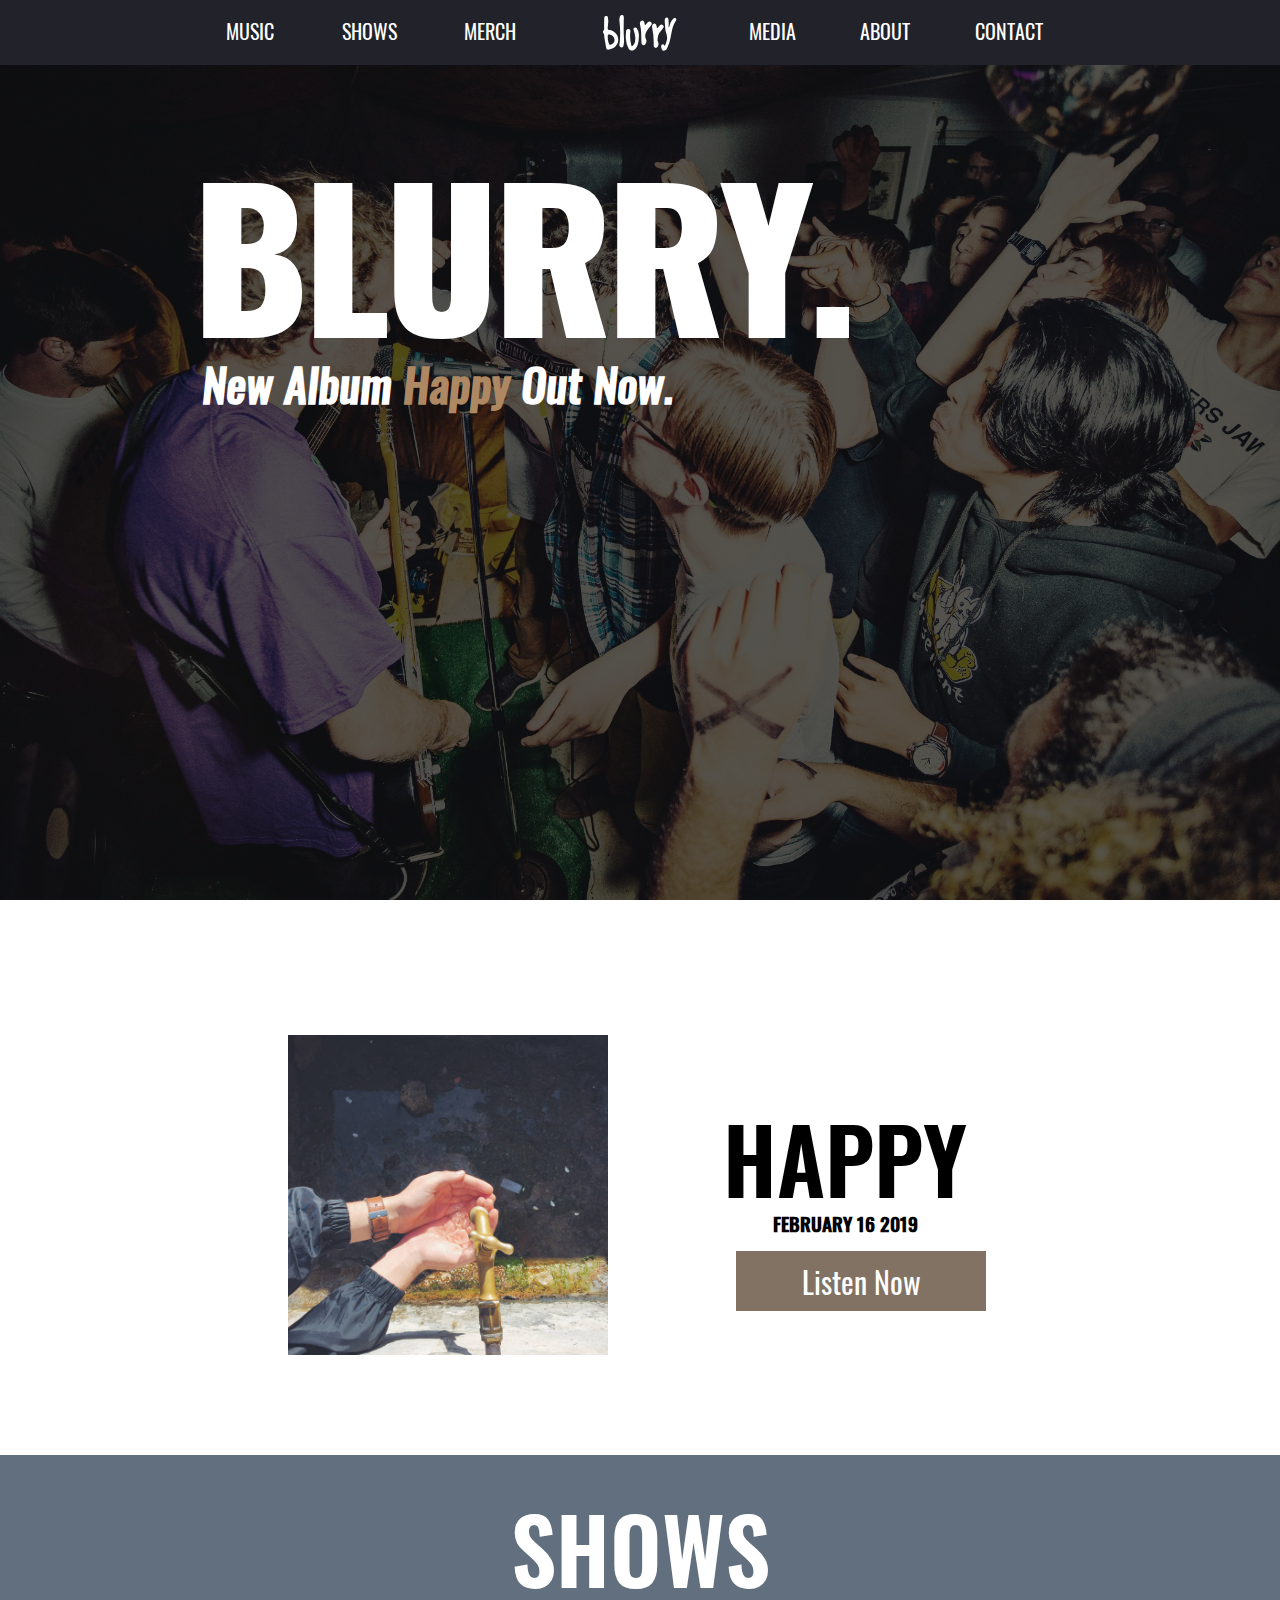
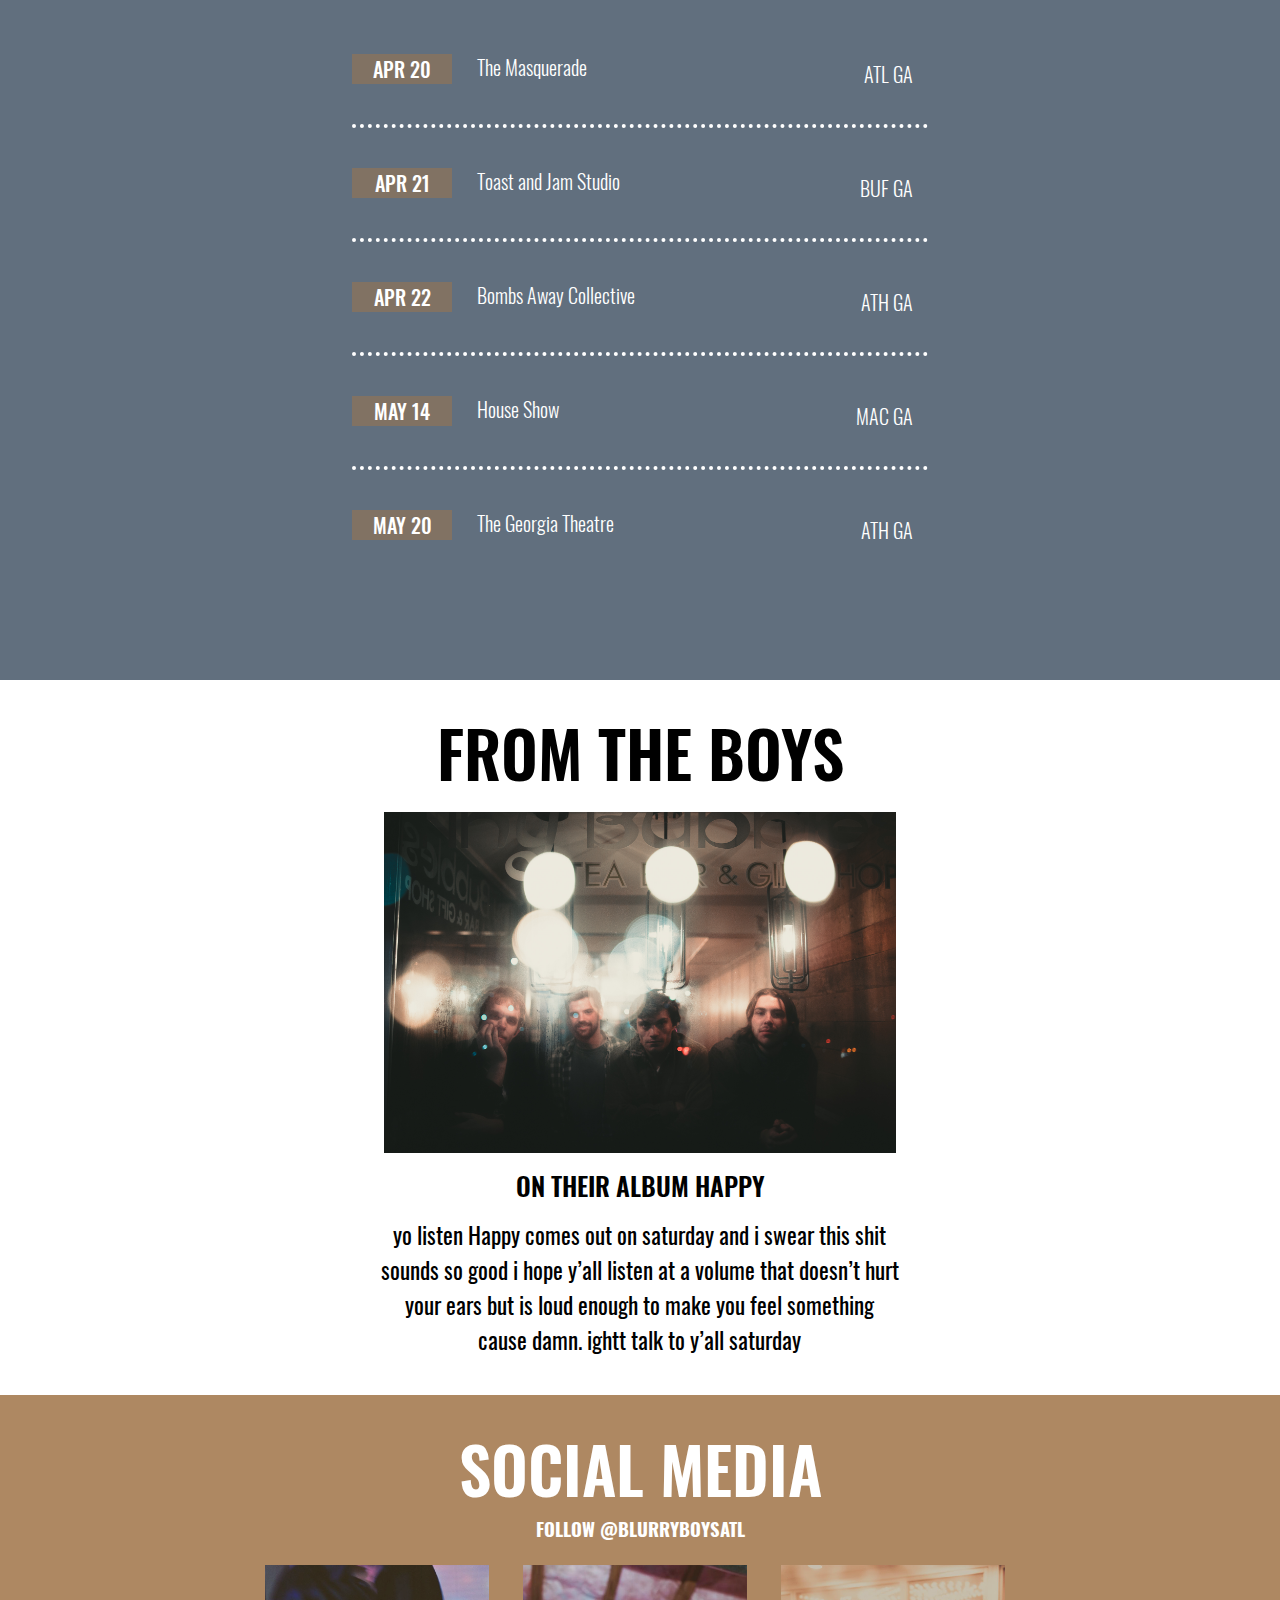
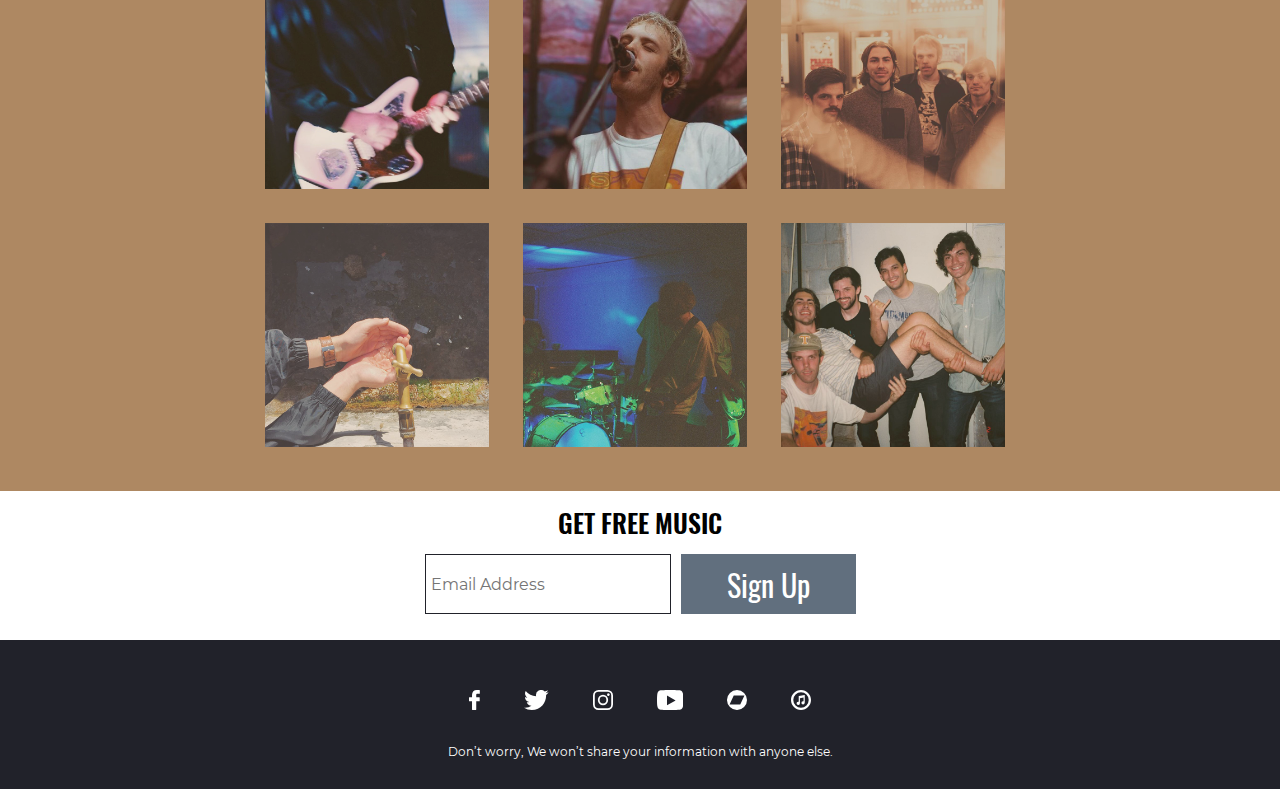
==== commit c3ffd251: "home page" ====
--- a/index.html
+++ b/index.html
@@ -177,7 +177,7 @@
             <div id="updatesSections">
                 <h3>Get Free Music</h3>
                 <div id="updatesButton">
-                    <input type="email" id="emailInput"></input>
+                    <input type="text" spellcheck="false" x-autocompletetype="email" placeholder="Email Address" name="email" id="emailInput"></input>
                     <button id="getUpdatesButton">Sign Up</button>
                 </div>
             </div>
--- a/main.css
+++ b/main.css
@@ -361,7 +361,6 @@
     margin-right: auto;
 }
 #blogText h4 {
-    text-align: center;
     font-family: Oswald-SemiBold, sans-serif;
     font-size: 2vw;
     text-transform: uppercase;
@@ -427,13 +426,20 @@
     height: auto;
     width: 100%;
 }
+#updatesSections h3 {
+    font-family: Oswald-SemiBold, sans-serif;
+    font-size: 2vw;
+    text-transform: uppercase;
+    padding-top: 1vw; 
+}
 #updatesButton {
-    width: 500px;
-    margin-left: auto;
-    margin-right: auto;
     padding-top: 1vw;
-    padding-bottom: 1vw;
+    padding-bottom: 2vw;
+    width: 70%;
+    margin: auto;
     display: flex;
+    flex-wrap: wrap;
+    justify-content: center;
 }
 #getUpdatesButton {
     width: 175;
@@ -442,15 +448,17 @@
     color: white;
     font-family: Oswald-Regular, sans-serif;
     font-size: 30px;
-    margin-left: 50px;
+    margin-left: 10px;
 }
 #getupdatesButton:hover {
     cursor: pointer;
     background-color: #AE8862;
 }
 #emailInput {
-    border: solid 1px;
-    display: flex;
+    border: solid 1.5px #21222A;
+    text-align: left;
+    padding: 5px;
+    height: 60px;
 }
 /*------Footer------*/
 #footerSection {
@@ -511,6 +519,12 @@
     padding-bottom: 30px;
     padding-top: 30px;
 }
+#blogText h4 {
+    font-size: 3vw;
+}
+#updatesSections h3 {
+    font-size: 3vw
+}
 /*------Social Section------*/
 .socialImage {
     width: calc(100%/3);
@@ -524,6 +538,12 @@
 .menuList li:hover {
     color: white;
 }
+#blogText h4 {
+    font-size: 3vw;
+}
+#updatesSections h3 {
+    font-size: 3vw
+}
 }
 @media screen and (max-width: 950px) and (min-width: 880px) {
 #albumImage img {
@@ -559,6 +579,12 @@
     width: calc(100%/3);
     padding: 5px 10px 10px 5px;
 }
+#blogText h4 {
+    font-size: 4vw;
+}
+#updatesSections h3 {
+    font-size: 4vw
+}
 }
 @media screen and (max-width: 725px) {
 #desktopMenu {
@@ -572,6 +598,21 @@
 }
 .showItemContainer {
     width: 80%;
+}
+#blogText h4 {
+    font-size: 4vw;
+}
+#updatesSections h3 {
+    font-size: 4vw
+}
+#getUpdatesButton {
+    width: 150;
+}
+}
+@media screen and (max-width:564px) {
+#getUpdatesButton {
+    margin-left: 0px;
+    margin-top: 10px;
 }
 }
 @media screen and (max-width: 600px) {
@@ -675,6 +716,15 @@
     width: calc(100%/2.25);
     padding: 2.5px 5px 5px 2.5px;
 }
+#blogText {
+    width: 90%;
+}
+#blogText h4 {
+    font-size: 6vw;
+}
+#updatesSections h3 {
+    font-size: 6vw
+}
 #footerSocials a svg {
     margin: 0 10px;
 }
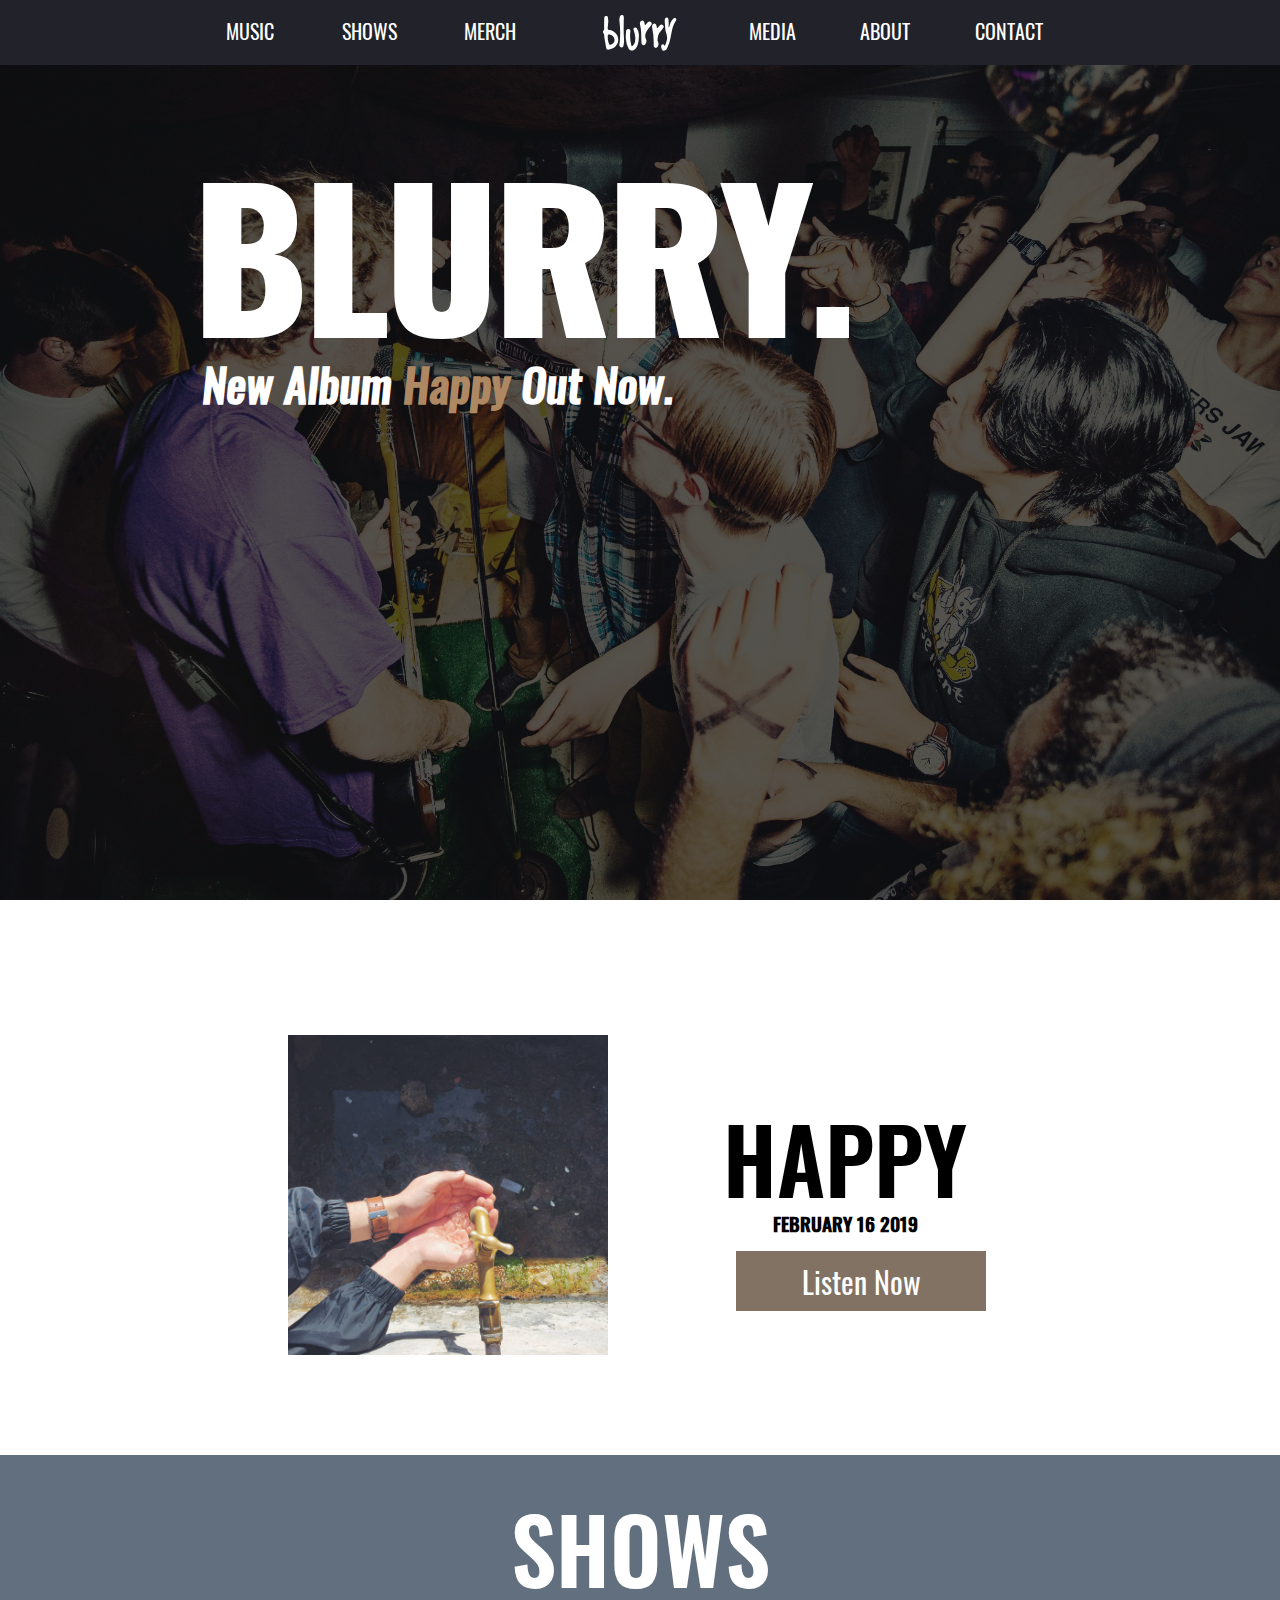
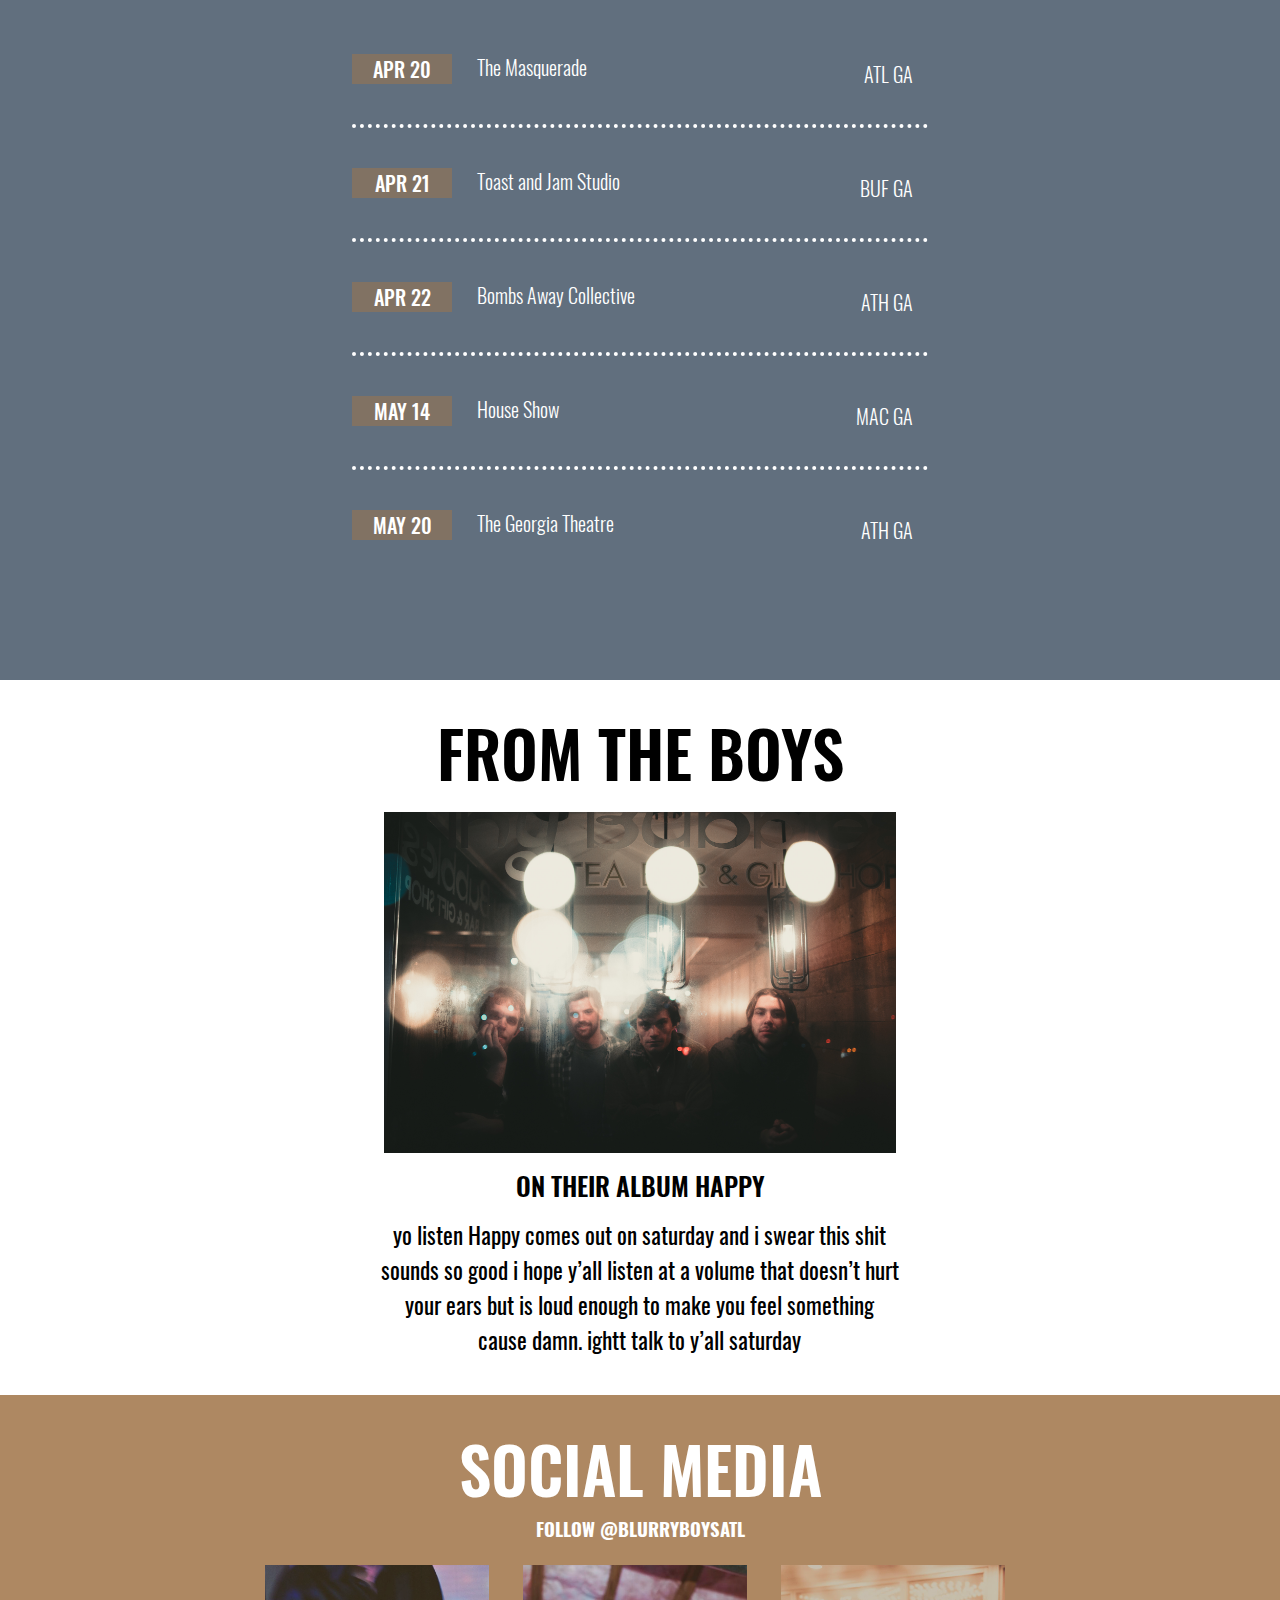
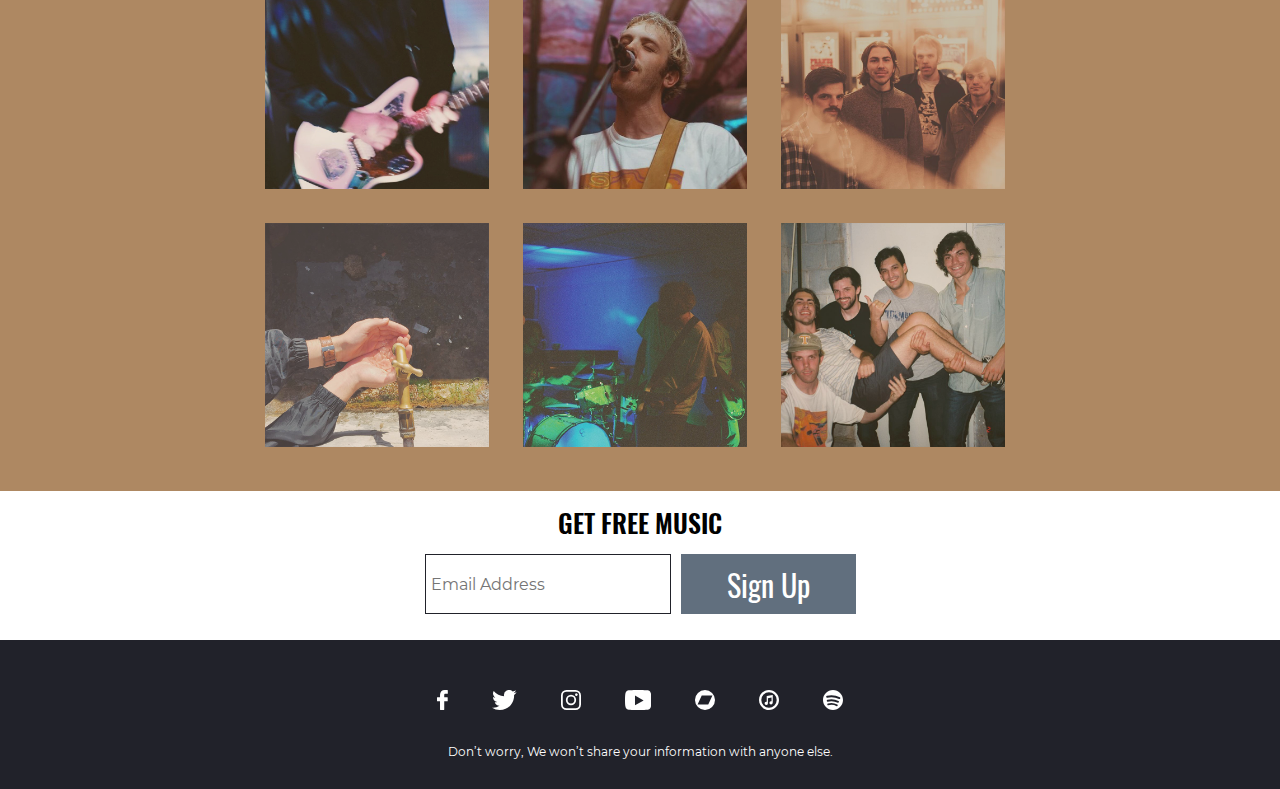
==== commit cab501ca: "footer update" ====
--- a/index.html
+++ b/index.html
@@ -12,6 +12,7 @@
         <link rel="mask-icon" href="/safari-pinned-tab.svg" color="#5bbad5">
         <meta name="msapplication-TileColor" content="#da532c">
         <meta name="theme-color" content="#ffffff">
+        <meta name="mobile-web-app-capable" content="yes">
     </head>
     <body>
         <div id="shell">
@@ -70,7 +71,7 @@
             <div id="albumSection">
                 <div id="albumHeader">
                     <h2>HAPPY</h2>
-                    <h5>FEBRUARY 16 2019</h6>
+                    <h5>FEBRUARY 16 2019</h5>
                         <div id="albumButtonShell">
                             <div id="albumButton">
                                  <a href="https://blurrry.bandcamp.com/album/happy-3" target="_blank"><button id="listenNow">Listen Now</button></a>
@@ -183,12 +184,13 @@
             </div>
             <div id="footerSection">
                 <div id="footerSocials">
-                    <a href="https://www.facebook.com/blurryboysatl/" target="_blank"><svg id="afa76f82-62f0-4f46-834d-415ce65c0c6b" data-name="Capa 1" xmlns="http://www.w3.org/2000/svg" viewBox="0 0 51.97 96.12"><title>facebook-logo</title><path d="M72.09,0,59.62,0c-14,0-23,9.28-23,23.66v10.9H24a2,2,0,0,0-2,2V52.33a2,2,0,0,0,2,2H36.57V94.16a2,2,0,0,0,2,2H54.88a2,2,0,0,0,2-2V54.29H71.5a2,2,0,0,0,2-2V36.52a2,2,0,0,0-2-2H56.84V25.32c0-4.45,1.06-6.7,6.85-6.7h8.4a2,2,0,0,0,2-2V2A2,2,0,0,0,72.09,0Z" transform="translate(-22.08)" fill="#fff"/></svg></a>
-                    <a href="https://twitter.com/blurryboysatl" target="_blank"><svg id="e661186b-d36e-4428-8019-eec3c278ddd9" data-name="Capa 1" xmlns="http://www.w3.org/2000/svg" viewBox="0 0 612 497.12"><title>twitter-logo</title><path d="M612,116.26A250.68,250.68,0,0,1,539.91,136,126.08,126.08,0,0,0,595.1,66.62,253.14,253.14,0,0,1,515.32,97.1,125.64,125.64,0,0,0,301.39,211.56,356.45,356.45,0,0,1,42.64,80.39,125.69,125.69,0,0,0,81.5,248a125.55,125.55,0,0,1-56.87-15.76v1.57a125.67,125.67,0,0,0,100.69,123.1,127.09,127.09,0,0,1-33.08,4.4A120.54,120.54,0,0,1,68.61,359a125.6,125.6,0,0,0,117.25,87.19A251.93,251.93,0,0,1,29.94,499.8,266.58,266.58,0,0,1,0,498.07a354.82,354.82,0,0,0,192.44,56.49c231,0,357.19-191.29,357.19-357.19l-.42-16.25A250.81,250.81,0,0,0,612,116.26Z" transform="translate(0 -57.44)" fill="#fff"/></svg></a>
-                    <a href="https://instagram.com/blurryboysatl/" target="_blank"><svg id="acf920f9-8a51-49e1-b524-5eb5b66f9adf" data-name="Layer 1" xmlns="http://www.w3.org/2000/svg" viewBox="0 0 169.06 169.06"><title>instagram-logo</title><path d="M122.41,0H46.65A46.71,46.71,0,0,0,0,46.65v75.76a46.71,46.71,0,0,0,46.65,46.65h75.76a46.71,46.71,0,0,0,46.65-46.65V46.65A46.71,46.71,0,0,0,122.41,0Zm31.65,122.41a31.69,31.69,0,0,1-31.65,31.65H46.65A31.69,31.69,0,0,1,15,122.41V46.65A31.69,31.69,0,0,1,46.65,15h75.76a31.69,31.69,0,0,1,31.65,31.65v75.76Z" fill="#fff"/><path d="M84.53,41a43.56,43.56,0,1,0,43.56,43.56A43.61,43.61,0,0,0,84.53,41Zm0,72.12a28.56,28.56,0,1,1,28.56-28.56A28.59,28.59,0,0,1,84.53,113.09Z" fill="#fff"/><path d="M129.92,28.25a11,11,0,1,0,7.78,3.22A11,11,0,0,0,129.92,28.25Z" fill="#fff"/></svg></a>
-                    <a href="https://www.youtube.com/channel/UCrmig-Z3w6P5VohnveE6IrQ" target="_blank"><svg id="bd2797b0-b2f4-4f4b-a3dd-3779425bf911" data-name="e94263f6-17eb-4657-9e86-63453c542a6c" xmlns="http://www.w3.org/2000/svg" viewBox="0 0 512 388.37"><title>youtube-logo</title><path d="M506.7,83.91v0s-5.29-37.95-20.3-54.73C467,7.06,444.91,7.06,435.2,6.21,363.7.89,256,0,256,0S148.3.89,76.8,6.21C67.09,7.1,45,8,25.6,29.21,9.71,45.91,5.3,83.86,5.3,83.86s-5.3,45-5.3,90v41.49c0,45,5.3,89.16,5.3,89.16s5.29,37.95,20.3,54.73c19.42,22.07,45,21.18,56.5,23.83,40.6,4.41,173.9,5.3,173.9,5.3s107.7,0,179.2-6.18c9.71-.88,31.78-1.77,51.2-22.95,15-16.78,20.3-54.73,20.3-54.73s5.3-45,5.3-89.16V173.91C512,128.91,506.7,83.91,506.7,83.91ZM194.21,296.61V105.05l167.72,98Z" transform="translate(0 0)" fill="#fff"/></svg></a>
-                    <a href="https://blurrry.bandcamp.com/" target="_blank"><svg id="eac2c8cf-2ed1-47a2-ae08-e6fddf9d1c9d" data-name="Capa 1" xmlns="http://www.w3.org/2000/svg" viewBox="0 0 97.75 97.75"><title>bandcamp-logo</title><path d="M48.88,0A48.88,48.88,0,1,0,97.75,48.88,48.87,48.87,0,0,0,48.88,0ZM64.83,70.86H12.59l20.32-44H85.16Z" fill="#fff"/></svg></a>
-                    <a href="https://itunes.apple.com/us/artist/blurry/492459855" target="_blank"><svg id="f992684a-ef6f-44df-9962-8ce8a8aa942b" data-name="Layer 1" xmlns="http://www.w3.org/2000/svg" viewBox="0 0 305 305"><title>itunes-logo</title><path d="M109.59,230a26.56,26.56,0,0,0,3.2-.2,27.16,27.16,0,0,0,23.57-28.56v-.07a3.13,3.13,0,0,0,0-.44v-76.2l55-10.23v56.22a25.15,25.15,0,0,0-9.17-.51,27.16,27.16,0,0,0-23.59,28.63,24.37,24.37,0,0,0,24.48,22.71,25.14,25.14,0,0,0,3.23-.21,27.18,27.18,0,0,0,23.58-28.62v-.07a2.43,2.43,0,0,0,0-.38V78l0-.28a2.5,2.5,0,0,0-1.12-2.28,2.53,2.53,0,0,0-1.93-.36h0l-87,14.85a2.5,2.5,0,0,0-2.08,2.46v86.8a25.18,25.18,0,0,0-9.17-.52A27.11,27.11,0,0,0,85.08,207.3,24.4,24.4,0,0,0,109.59,230Z" fill="#fff"/><path d="M152.5,305C236.59,305,305,236.59,305,152.5S236.59,0,152.5,0,0,68.41,0,152.5,68.41,305,152.5,305Zm0-270A117.5,117.5,0,1,1,35,152.5,117.63,117.63,0,0,1,152.5,35Z" fill="#fff"/></svg></a>
+                    <a href="https://www.facebook.com/blurryboysatl/" target="_blank"><svg id="afa76f82-62f0-4f46-834d-415ce65c0c6b" data-name="Capa 1" xmlns="http://www.w3.org/2000/svg" viewBox="0 0 51.97 96.12"><title>facebook-logo</title><path d="M72.09,0,59.62,0c-14,0-23,9.28-23,23.66v10.9H24a2,2,0,0,0-2,2V52.33a2,2,0,0,0,2,2H36.57V94.16a2,2,0,0,0,2,2H54.88a2,2,0,0,0,2-2V54.29H71.5a2,2,0,0,0,2-2V36.52a2,2,0,0,0-2-2H56.84V25.32c0-4.45,1.06-6.7,6.85-6.7h8.4a2,2,0,0,0,2-2V2A2,2,0,0,0,72.09,0Z" transform="translate(-22.08)"/></svg></a>
+                    <a href="https://twitter.com/blurryboysatl" target="_blank"><svg id="e661186b-d36e-4428-8019-eec3c278ddd9" data-name="Capa 1" xmlns="http://www.w3.org/2000/svg" viewBox="0 0 612 497.12"><title>twitter-logo</title><path d="M612,116.26A250.68,250.68,0,0,1,539.91,136,126.08,126.08,0,0,0,595.1,66.62,253.14,253.14,0,0,1,515.32,97.1,125.64,125.64,0,0,0,301.39,211.56,356.45,356.45,0,0,1,42.64,80.39,125.69,125.69,0,0,0,81.5,248a125.55,125.55,0,0,1-56.87-15.76v1.57a125.67,125.67,0,0,0,100.69,123.1,127.09,127.09,0,0,1-33.08,4.4A120.54,120.54,0,0,1,68.61,359a125.6,125.6,0,0,0,117.25,87.19A251.93,251.93,0,0,1,29.94,499.8,266.58,266.58,0,0,1,0,498.07a354.82,354.82,0,0,0,192.44,56.49c231,0,357.19-191.29,357.19-357.19l-.42-16.25A250.81,250.81,0,0,0,612,116.26Z" transform="translate(0 -57.44)"/></svg></a>
+                    <a href="https://instagram.com/blurryboysatl/" target="_blank"><svg id="acf920f9-8a51-49e1-b524-5eb5b66f9adf" data-name="Layer 1" xmlns="http://www.w3.org/2000/svg" viewBox="0 0 169.06 169.06"><title>instagram-logo</title><path d="M122.41,0H46.65A46.71,46.71,0,0,0,0,46.65v75.76a46.71,46.71,0,0,0,46.65,46.65h75.76a46.71,46.71,0,0,0,46.65-46.65V46.65A46.71,46.71,0,0,0,122.41,0Zm31.65,122.41a31.69,31.69,0,0,1-31.65,31.65H46.65A31.69,31.69,0,0,1,15,122.41V46.65A31.69,31.69,0,0,1,46.65,15h75.76a31.69,31.69,0,0,1,31.65,31.65v75.76Z" /><path d="M84.53,41a43.56,43.56,0,1,0,43.56,43.56A43.61,43.61,0,0,0,84.53,41Zm0,72.12a28.56,28.56,0,1,1,28.56-28.56A28.59,28.59,0,0,1,84.53,113.09Z"/><path d="M129.92,28.25a11,11,0,1,0,7.78,3.22A11,11,0,0,0,129.92,28.25Z"/></svg></a>
+                    <a href="https://www.youtube.com/channel/UCrmig-Z3w6P5VohnveE6IrQ" target="_blank"><svg id="bd2797b0-b2f4-4f4b-a3dd-3779425bf911" data-name="e94263f6-17eb-4657-9e86-63453c542a6c" xmlns="http://www.w3.org/2000/svg" viewBox="0 0 512 388.37"><title>youtube-logo</title><path d="M506.7,83.91v0s-5.29-37.95-20.3-54.73C467,7.06,444.91,7.06,435.2,6.21,363.7.89,256,0,256,0S148.3.89,76.8,6.21C67.09,7.1,45,8,25.6,29.21,9.71,45.91,5.3,83.86,5.3,83.86s-5.3,45-5.3,90v41.49c0,45,5.3,89.16,5.3,89.16s5.29,37.95,20.3,54.73c19.42,22.07,45,21.18,56.5,23.83,40.6,4.41,173.9,5.3,173.9,5.3s107.7,0,179.2-6.18c9.71-.88,31.78-1.77,51.2-22.95,15-16.78,20.3-54.73,20.3-54.73s5.3-45,5.3-89.16V173.91C512,128.91,506.7,83.91,506.7,83.91ZM194.21,296.61V105.05l167.72,98Z" transform="translate(0 0)"/></svg></a>
+                    <a href="https://blurrry.bandcamp.com/" target="_blank"><svg id="eac2c8cf-2ed1-47a2-ae08-e6fddf9d1c9d" data-name="Capa 1" xmlns="http://www.w3.org/2000/svg" viewBox="0 0 97.75 97.75"><title>bandcamp-logo</title><path d="M48.88,0A48.88,48.88,0,1,0,97.75,48.88,48.87,48.87,0,0,0,48.88,0ZM64.83,70.86H12.59l20.32-44H85.16Z"/></svg></a>
+                    <a href="https://itunes.apple.com/us/artist/blurry/492459855" target="_blank"><svg id="f992684a-ef6f-44df-9962-8ce8a8aa942b" data-name="Layer 1" xmlns="http://www.w3.org/2000/svg" viewBox="0 0 305 305"><title>itunes-logo</title><path d="M109.59,230a26.56,26.56,0,0,0,3.2-.2,27.16,27.16,0,0,0,23.57-28.56v-.07a3.13,3.13,0,0,0,0-.44v-76.2l55-10.23v56.22a25.15,25.15,0,0,0-9.17-.51,27.16,27.16,0,0,0-23.59,28.63,24.37,24.37,0,0,0,24.48,22.71,25.14,25.14,0,0,0,3.23-.21,27.18,27.18,0,0,0,23.58-28.62v-.07a2.43,2.43,0,0,0,0-.38V78l0-.28a2.5,2.5,0,0,0-1.12-2.28,2.53,2.53,0,0,0-1.93-.36h0l-87,14.85a2.5,2.5,0,0,0-2.08,2.46v86.8a25.18,25.18,0,0,0-9.17-.52A27.11,27.11,0,0,0,85.08,207.3,24.4,24.4,0,0,0,109.59,230Z"/><path d="M152.5,305C236.59,305,305,236.59,305,152.5S236.59,0,152.5,0,0,68.41,0,152.5,68.41,305,152.5,305Zm0-270A117.5,117.5,0,1,1,35,152.5,117.63,117.63,0,0,1,152.5,35Z"/></svg></a>
+                    <a href="https://open.spotify.com/artist/1wLdelhIvDUZsjWZUI5SBs?si=8ZGWwWfhTGakFr8AbKKmmw"><svg id="Capa_1" data-name="Capa 1" xmlns="http://www.w3.org/2000/svg" viewBox="0 0 508.52 508.52"><defs></defs><title>spotify</title><path class="cls-1" d="M254.26,0C113.85,0,0,113.85,0,254.26S113.85,508.52,254.26,508.52,508.52,394.67,508.52,254.26,394.67,0,254.26,0ZM371.7,403.29a17.37,17.37,0,0,1-15.29,9.06,17.55,17.55,0,0,1-8.42-2.13,278.09,278.09,0,0,0-215.81-21.93,17.41,17.41,0,0,1-21.83-11.54c-2.86-9.18,2.29-28.7,11.54-31.59a313.17,313.17,0,0,1,243,24.69C373.32,374.46,376.4,394.87,371.7,403.29ZM404,307.53c-3.62,7-10.74,18.34-18.09,18.34a19.44,19.44,0,0,1-9.37-2.32,353,353,0,0,0-255.18-27,20.36,20.36,0,0,1-25-14.3c-2.92-10.9,3.47-29.43,14.34-32.39A393.79,393.79,0,0,1,395.28,280.1,20.31,20.31,0,0,1,404,307.53Zm13.51-76.69a23.36,23.36,0,0,1-10.36-2.45A428.12,428.12,0,0,0,214.4,183.16a435.94,435.94,0,0,0-104.53,12.72,23.29,23.29,0,0,1-28.22-17c-3.12-12.46,4.51-27.55,17-30.64a480.53,480.53,0,0,1,115.72-14.11A474.82,474.82,0,0,1,428,184.24a23.29,23.29,0,0,1,10.49,31.25C434.31,223.65,426.11,230.84,417.53,230.84Z"/></svg></a>
                 </div>
                 <p>Don’t worry, We won’t share your information with anyone else.</p>
             </div>
--- a/main.css
+++ b/main.css
@@ -475,6 +475,11 @@
 #footerSocials a svg {
     height: 20px;
     margin: 0 20px;
+    fill: white;
+}
+#footerSocials a svg:hover {
+    fill: #AE8862;
+    transition: .01s;
 }
 #footerSection p {
     color: white;
@@ -650,6 +655,7 @@
     background-color: #21222A;
     display: flex;
     flex-direction: column;
+    align-content: flex-start;
     transform: translateX(100%);
 }
 .menuListM li {
@@ -659,11 +665,10 @@
     font-family: Oswald-Regular,sans-serif;
     text-transform: uppercase;
     padding: 20px;
-    margin-bottom: 20px;
 }
 .menuListM a {
      text-decoration: none;
-     padding: 20px;
+     padding: 15px;
 }
 #albumSection {
     height: auto;
